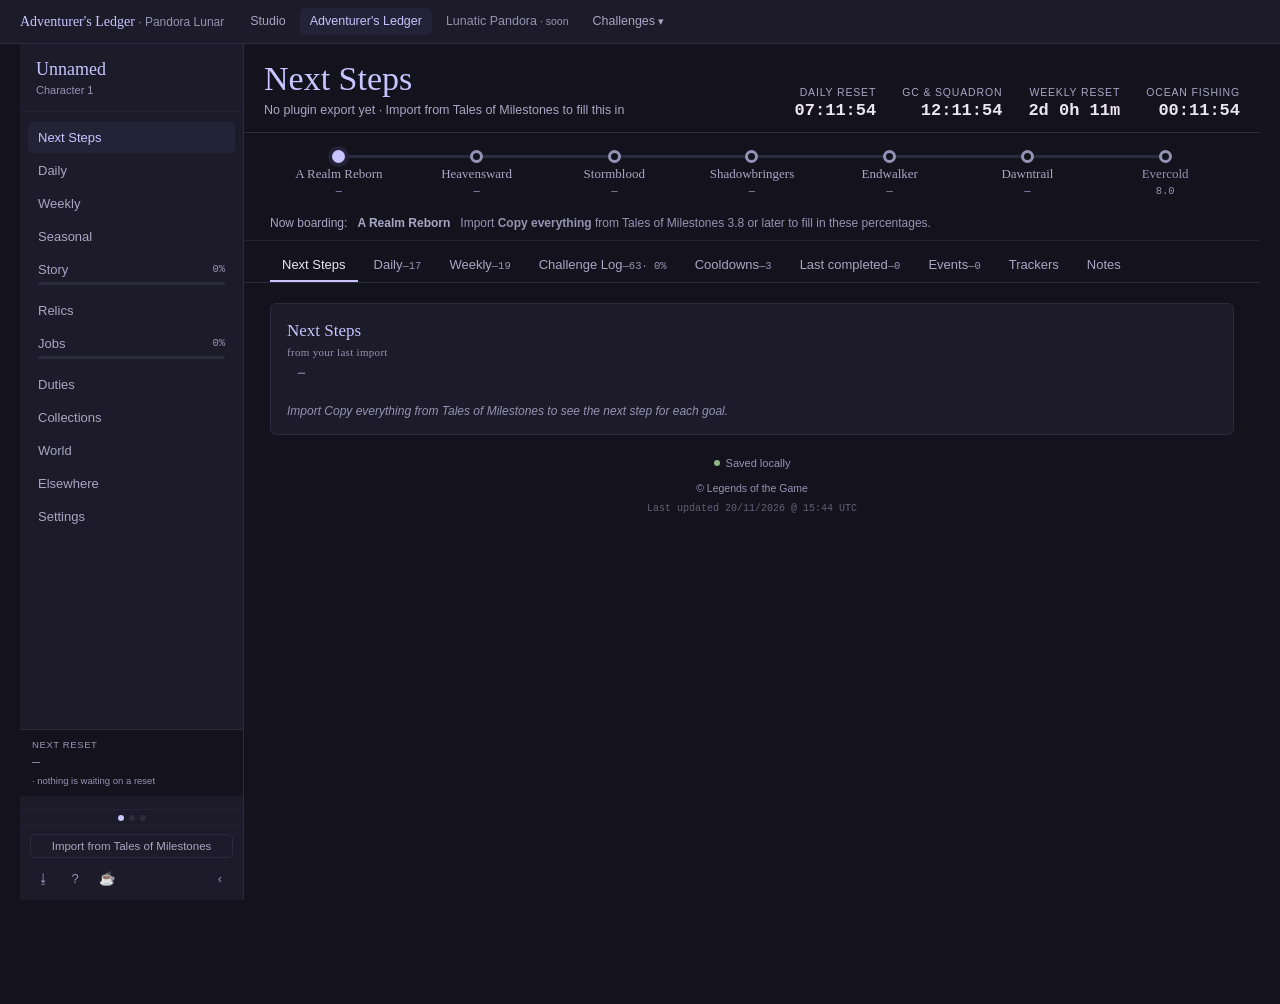
==== lunar/index.html @ 9d3a84e5 "Sync Apex and Lunar Game-Challenge-Tracker d796b21, pandora-lunar 64f17cf." ====
<!DOCTYPE html>
<html lang="en">
<head>
<meta charset="UTF-8">
<meta name="viewport" content="width=device-width, initial-scale=1, viewport-fit=cover">
<title>Adventurer's Ledger &mdash; Pandora Lunar</title>
<link rel="stylesheet" href="style.css">
</head>
<body>

<!-- ================= site bar =================
     The site's own places. Studio and the Ledger are live today; the two
     challenge pages are not built yet. The theme applies to every page. -->
<header class="sitebar">
  <button type="button" class="mobile-menu-toggle" id="mobile-menu-toggle"
    aria-label="Open navigation" aria-expanded="false" aria-controls="rail"
    onclick="toggleMobileRail()">&#9776;</button>
  <span class="domain"><b>Adventurer's Ledger</b> &middot; Pandora Lunar</span>
  <nav aria-label="Site">
    <a href="https://legendmemoria.org/" target="_blank" rel="noopener" title="legendmemoria.org">Studio</a><a href="./" class="on" title="This page">Adventurer's Ledger</a><span class="soon" title="Not built yet">Lunatic Pandora</span><details class="nav-menu" id="nav-challenges"><summary>Challenges</summary><div class="nav-pop"><a href="https://legendmemoria.org/apex/" title="Weekly challenges for Apex Legends">Apex Legends</a><a href="https://github.com/LegendsOfTheGame/Game-Challenge-Tracker/issues/new?title=Game%20request%3A%20" target="_blank" rel="noopener" title="Open a GitHub issue to ask for another game">Request another game</a></div></details>
  </nav>
</header>
<button type="button" class="rail-backdrop" id="rail-backdrop"
  aria-label="Close navigation" onclick="setMobileRailOpen(false)" hidden></button>

<div class="shell">

  <!-- ================= rail =================
       Navigation on the left, pinned. It never scrolls away, so every area
       is one click from anywhere on the page. -->
  <nav class="rail" id="rail">
    <div class="rail-scroll">
      <div class="switcher" id="switcher"></div>
      <div class="cap-note" id="cap-note" style="display:none">Up to 8 characters per browser. Need more? Use a second browser (e.g. Firefox alongside Edge) &mdash; each keeps its own separate storage.</div>
      <nav class="areas" id="rail-nav" aria-label="Areas"></nav>
    </div>

    <!-- The footer countdowns, the event slides and the dots: FootSlot in app.js. -->
    <div class="rail-foot">
      <div class="foot-app" id="foot-app"></div>

      <div class="rail-imports">
        <button type="button" onclick="toggleTmImportPanel()" title="Paste a Tales of Milestones export">Import from Tales of Milestones</button>
      </div>

      <div class="rail-icons">
        <button id="ico-tools" title="Backup and import" onclick="toggleTools()">&#11123;</button>
        <button id="instructions-toggle-btn" title="How this works" onclick="toggleInstructions()">?</button>
        <!-- A plain link, no Ko-fi widget script: the Ledger promises that data
             never leaves the browser, and a third-party script would break that. -->
        <a class="rail-kofi" href="https://ko-fi.com/legendsofthegame" target="_blank" rel="noopener" title="Support on Ko-fi">&#9749;</a>
        <button class="spacer" id="ico-collapse" title="Collapse the rail" onclick="toggleRail()">&lsaquo;</button>
      </div>
    </div>
  </nav>

  <!-- ================= pane ================= -->
  <main class="pane">
    <!-- Spotlight header (Layout D): the area's name, how old the data is, and the reset clocks. -->
    <header class="spot" id="spot"><div><h1 id="spot-title">Today</h1><div class="spot-tag" id="spot-tag"></div></div><div class="spot-clocks" id="spot-clocks"></div></header>
    <nav class="route" id="route" aria-label="Expansions"></nav>
    <div class="pane-top">
      <div class="frame-row" id="frame-row" role="tablist"></div>
    </div>

    <div class="pane-body">

      <div class="instructions-panel" id="instructions-panel" style="display:none">
        <h2>How this works</h2>
        <p>This tracker is self-serve. You add your own characters. The tracker saves your data in this browser, on this device. It sends nothing to a server. No other Free Company member can read it.</p>

        <h3>The rail</h3>
        <p>The rail is the column on the left. The active character is at the top of the rail. Below the character are seven areas: Daily, Story, Jobs, Duties, Collections, World and Elsewhere. Under Daily, the Weekly and Seasonal rows open those parts of the same area. A percentage counts only routines that you have ticked in the last 30 game days. A game day starts at the daily reset, 15:00 UTC.</p>
        <p>Click an area to open it. Each area has frames. The frame buttons are in the row at the top of the pane. Click a frame button to change what the pane shows.</p>
        <p>The bar below an area name shows a percentage. The bar shows only when the tracker has the data for it.</p>
        <p>The rail and the frame buttons stay on the screen. Only the pane scrolls.</p>

        <h3>The route line</h3>
        <p>The route line is above the frame buttons. It has one station for each expansion. The line after a station fills to the percentage of quests done in that expansion. The percentages are the same as the Overview tab in Tales of Milestones. The data comes from a Tales of Milestones import.</p>
        <p>A station is complete when your MSQ progress reaches the next expansion.</p>
        <p>Click a station to show that expansion only in Duties, Collections and World. Click the station again, or click <code>Show all expansions</code>, to show all expansions.</p>
        <p>Click <code>&lsaquo;</code> at the bottom of the rail to make the rail narrow. Click it again to make the rail wide.</p>

        <h3>Characters</h3>
        <p>Open the character list at the top of the rail. Select <code>+ Add a character</code>. Type a name. Then complete the parts that apply to you. No field is mandatory.</p>
        <p>To change character, select the character in the same list.</p>
        <p>Each browser holds a maximum of 8 characters. To track more than 8 characters, use a second browser. Each browser keeps its own storage. The two sets of data stay separate.</p>
        <p>To remove a character, select the character in the list. Then click <code>Remove character</code> at the top of the pane.</p>

        <h3>Backups</h3>
        <p>Click the backup icon at the bottom of the rail. The backup tools open at the top of the pane.</p>
        <p>Click <code>Download backup</code> to save a <code>.json</code> file with all of your data. Click <code>Restore from file</code> to load a backup file into the tracker. Use a backup to move to a new device, or to recover data.</p>
        <p><strong>WARNING:</strong> If you clear the site data of your browser, the browser erases your tracker. Make a backup first.</p>

        <h3>Routines</h3>
        <p>A routine is a task that repeats on a reset schedule. The tracker clears each routine at its reset time. All reset times are UTC.</p>
        <p>The Routines section has five frames. Daily and Weekly clear on the game's reset clock. Challenge Log holds the 13 challenge categories. Cooldowns holds the tasks that run from your own last click, not from a shared clock. Last completed lists when you last did each one.</p>
        <p>Click <code>+ Add routine</code> to add your own routine.</p>

        <h3>MSQ progress</h3>
        <p>The <code>requires</code> value hides a routine until you reach a point in the main scenario.</p>
        <p>Type your MSQ progress in the box next to your character's name. Use a patch number, for example <code>5.3</code>. If this box is empty, the tracker hides no routine.</p>
        <p>Each seeded routine has a <code>requires</code> value. The value comes from the main scenario quest that unlocks the content. It does not come from the patch that released the content. Example: Faux Hollows released in patch 5.3, but it needs the end of Shadowbringers. Therefore it reads <code>5.0</code>.</p>
        <p>You can change or clear any <code>requires</code> value. The tracker never overwrites your value.</p>
        <p>The note below each list gives the number of hidden routines. Click <code>Show them</code> to show all routines.</p>

        <h3>Import from Tales of Milestones</h3>
        <p>In Tales of Milestones, click <code>Copy everything</code>, or type <code>/tm full</code>. Click <code>Import from Tales of Milestones</code> at the bottom of the rail. Paste the export into the box. Make sure that the character is correct, then click <code>Apply merge</code>.</p>
        <p>The Tales of Milestones plugin sends what you unlocked, quest by quest. After an import, the tracker uses that data and ignores the patch number.</p>
        <p>This is more exact, and it applies in both directions. The end of Stormblood no longer shows Eureka content if you never entered Eureka.</p>
        <p>An import also hides a routine when you have not unlocked the job it needs. The Masked Carnivale needs Blue Mage. Grand Company turn-ins need a crafting job or a gathering job. This test uses the unlock only. A low level hides nothing.</p>

        <h3>Cosmic tools</h3>
        <p>The Cosmic section shows the research data for each crafting class and gathering class. The data comes from a Tales of Milestones import only. You cannot type it in.</p>
        <p>Tales of Milestones reads the data only when your character is in a Cosmic Exploration zone. The time at the top of the section is the time of that reading. It can be earlier than the export.</p>
        <p>For each class, the section shows the tool, its item level, and the next stage. For each data type, it shows the current data, the data that the next upgrade needs, and the shortfall. The data values are cumulative.</p>
        <p>Each stage has a storage limit for each data type. When the current data is at the limit, the game does not keep more data of that type until you upgrade the tool.</p>
        <p>A class with no research data does not appear in the export. The section lists these classes at the top.</p>
        <p>The Red Alerts frame is a reference table. For each zone and weather, it shows each variant, its two regions, and the critical mission for each class. Select a class to show only the variants that include that class.</p>
        <p>The Red Alerts frame shows all four zones. To show one zone only, click the frame button with the name of that zone: Sinus Ardorum, Phaenna, Oizys or Auxesia.</p>
        <p>The table does not show which Red Alert occurs next. Red Alerts have no fixed schedule, and each world and zone has its own.</p>

        <h3>Crafting solver</h3>
        <p>Jobs &rarr; Crafting solver finds a crafting rotation for one recipe and gives it as game macros. The solver is <a href="https://www.raphael-xiv.com/" target="_blank" rel="noopener">Raphael</a>. It runs in this browser and sends nothing to a server.</p>
        <p>Select the crafter. Search for the recipe, then click it. Type the Craftsmanship, Control and CP that the game shows without food or potion. The job level comes from the Jobs area. You can change it. Click <code>Solve</code>.</p>
        <p>A level 100 recipe can take 10 seconds or more. Click <code>Cancel</code> to stop the solver. Each macro has a maximum of 15 lines, so a long rotation gives two macros. Click <code>Copy</code> to copy a macro.</p>
        <p>This version does not use food, potions or HQ materials.</p>

        <h3>The Hunt</h3>
        <p>The Hunt issues six mark bills each day and six elite mark bills each week, one for each expansion.</p>
        <p>The tracker shows each set as one row with six ticks. A tick is grey when your MSQ progress does not reach that expansion.</p>
        <p>To show one row for each expansion instead, turn on <code>Give each expansion its own row</code> below the Hunt rows. This setting applies to Daily and Weekly together.</p>

        <h3>Job levels</h3>
        <p>The tracker hides a job at level 0. Most players use a few of the 34 jobs.</p>
        <p>The note below the list gives the number of hidden jobs. Click <code>Show them</code> to show all jobs. Use this when you unlock a new job and need a field to type in.</p>
        <p>A new character has every job at 0. The list therefore starts hidden.</p>

        <h3>Ocean Fishing</h3>
        <p>The Ocean Fishing panel is at the bottom of the rail. It is global. It shows the same time for every character.</p>
        <p>Registration opens for 15 minutes every 2 hours, at each even UTC hour.</p>

        <h3>Evercold</h3>
        <p>The panel at the bottom of the rail also counts down to the 8.0 expansion.</p>
        <p>The countdown ends at the public release on 23 February 2027. Square Enix confirmed this date. Early access starts on 19 February 2027, but the countdown does not use that date.</p>
        <p>Square Enix does not give a time for the public release. The countdown uses 12:00 UTC. This time is an estimate.</p>

        <h3>Themes</h3>
        <p>The tracker has three themes: Poetic, Midnight and Daylight. Select a theme in the list at the right of the bar at the top of the page. Each theme changes the colours and the corner shapes.</p>

        <h3>Events</h3>
        <p>Today &rarr; Events lists the events that are running and the events that the Lodestone has announced. The list comes from the same feed as Tales of Milestones&rsquo;s Active Events, and the Ledger checks the feed every 6 hours. The panel at the bottom of the rail shows one countdown for each running event. When an event ends, it goes off both lists.</p>

        <h3>Elsewhere</h3>
        <p>The Elsewhere area has links to other sites for work that the tracker does not do. Each link opens in a new tab.</p>
      </div>

      <div id="tools-panel" style="display:none">
        <div class="backup-bar" style="justify-content:flex-start;margin-top:0">
          <button class="edit-btn" onclick="exportData()">Download backup</button>
          <button class="edit-btn" onclick="document.getElementById('import-file').click()">Restore from file</button>
          <input type="file" id="import-file" accept="application/json,.json" style="display:none" onchange="importData(this)">
          <button class="edit-btn" onclick="toggleTmImportPanel()">Import from Tales of Milestones</button>
        </div>

      </div>

      <div id="pages"></div>

      <div class="save-note"><span class="dot"></span><span id="save-status">Saved locally</span></div>
      <div class="copyright">&copy; Legends of the Game</div>
      <div class="build-stamp">Last updated 20/11/2026 @ 15:44 UTC</div>

    </div>
  </main>

</div>

<!-- The Time Memoria import opens over the page, so the area on screen stays
     where it was. The ids are the same as the old inline panel. -->
<dialog class="tm-dlg" id="tm-import-panel" aria-labelledby="tm-dlg-title">
  <h2 id="tm-dlg-title">Import from Tales of Milestones</h2>
  <p class="hint">In the plugin, press <b>Copy everything</b> (or type <code>/tm full</code>), then paste here. This browser reads the export. Nothing goes to a server.</p>
  <textarea class="note-area" id="tm-import-text" placeholder="Paste here (Ctrl+V)" spellcheck="false" oninput="onTmPasteInput()"></textarea>
  <div class="tm-import-error" id="tm-import-error" role="status"></div>
  <div id="tm-import-summary"></div>
  <div class="tm-dlg-acts">
    <button type="button" class="edit-btn" onclick="tmPasteFromClipboard()">Paste from clipboard</button>
    <button type="button" class="edit-btn" onclick="toggleTmImportPanel()">Close</button>
  </div>
</dialog>

<script src="jobquest-items.js"></script>
<script src="tm-export-tables.js"></script>
<script src="https://legendsofthegame.github.io/pandora-lunar/collection-lists.js"></script>
<script src="collection-extra.js"></script>
<script src="relic-stages.js"></script>
<script src="https://legendsofthegame.github.io/pandora-lunar/events-feed.js"></script>
<script src="vendor/vue.global.prod.js"></script>
<script src="ocean.js"></script>
<script src="relic-unlocks.js"></script>
<script src="tribes.js"></script>
<script src="currents.js"></script>
<script src="quest-graph.js"></script>
<script src="duties.js"></script>
<script src="planner-vue.js"></script>
<script src="relics-vue.js"></script>
<script src="challenge-log.js"></script>
<script src="challenge-vue.js"></script>
<script src="craft-solver-vue.js"></script>
<script src="journey.js"></script>
<script src="share-client.js"></script>
<script src="app.js"></script>
</body>
</html>
---- lunar/style.css ----
:root{
  --ink:#12151d;
  --panel:#1a2029;
  --panel2:#20283382;
  --line:#2d3646;
  --line-soft:#232b38;
  --text:#e8e3d3;
  --text-dim:#8d94a3;
  --text-faint:#5c6474;
  --gold:#c9a668;
  --gold-dim:#8a7346;
  --teal:#4fb3a0;
  --teal-dim:#356e63;
  --rose:#c07a7a;
  --sage:#8fb583;
  --font-display:Georgia,'Times New Roman',serif;
  --font-body:-apple-system,BlinkMacSystemFont,'Segoe UI',sans-serif;
  --font-mono:ui-monospace,'SF Mono',Consolas,'Courier New',monospace;
}
*{box-sizing:border-box}
body{
  margin:0;
  background:var(--ink);
  color:var(--text);
  font-family:var(--font-body);
  padding:0 20px 60px;
  /* Layout D (Haven, 10 Nov 2026): drawn at 100%, as the redesign mockup is. The
     earlier zoom:1.3 (for 1080p monitors) is gone; a player who wants it bigger
     uses the browser's own zoom. Keep --zoom below equal to this. Base text is
     14px with 1.5 line height, also as in the mockup. */
  zoom:1;
  font-size:14px;line-height:1.5;
}
/* Wide enough to use a desktop monitor, capped so prose in the instructions and
   notes does not run to an unreadable line length. Grouping sections into tabs
   made the page shorter, which turned the old 920px cap from focus into
   obvious empty space either side. */
.wrap{max-width:1360px;margin:0 auto}
.ocean-bar{
  position:sticky;top:0;z-index:30;
  background:var(--panel);border:1px solid var(--line);border-radius:0 0 8px 8px;
  padding:9px 16px;margin:0 0 18px;
  display:flex;align-items:center;justify-content:center;gap:10px;flex-wrap:wrap;
  font-size:12.5px;box-shadow:0 4px 12px rgba(0,0,0,0.35);
}
.ocean-bar .oc-label{color:var(--text-faint);text-transform:uppercase;letter-spacing:0.6px;font-size:11px}
.ocean-bar .oc-time{font-family:var(--font-mono);font-size:14px;color:var(--text)}
.ocean-bar .oc-npc{color:var(--text-faint);font-size:11px}
.ocean-bar.registering{border-color:var(--sage)}
.ocean-bar.registering .oc-time{color:var(--sage)}
.ocean-bar.registering .oc-label{color:var(--sage)}
.oc-mute{background:transparent;border:none;color:var(--gold);cursor:pointer;font-size:13px;line-height:1;padding:0;margin-left:2px}
.oc-mute:hover{color:var(--text)}
.oc-mute.muted{color:var(--text-faint);opacity:0.55}
.oc-mute.muted:hover{color:var(--text-dim);opacity:1}
.masthead{
  text-align:center;
  margin-bottom:20px;
  padding:20px 0 20px;
  border-bottom:1px solid var(--line);
}
.masthead h1{
  font-family:var(--font-display);
  font-weight:400;
  font-size:30px;
  letter-spacing:0.5px;
  margin:0 0 4px;
  color:var(--gold);
}
.masthead p{
  margin:0;
  font-size:13px;
  color:var(--text-faint);
  letter-spacing:1.5px;
  text-transform:uppercase;
}
.masthead .fc-link{
  margin-top:10px;font-size:11px;color:var(--text-faint);text-transform:none;letter-spacing:0.3px;
}
.masthead .fc-link button{
  background:transparent;border:1px solid var(--line-soft);color:var(--text-dim);
  font-size:11px;padding:3px 10px;border-radius:4px;cursor:pointer;margin-left:6px;font-family:var(--font-body);
}
.masthead .fc-link button:hover{border-color:var(--gold);color:var(--text)}
.switcher{
  display:flex;
  gap:10px;
  margin-bottom:24px;
  flex-wrap:wrap;
}
.switch-btn{
  flex:1;min-width:150px;
  background:var(--panel);
  border:1px solid var(--line);
  border-radius:6px;
  padding:12px 14px;
  cursor:pointer;
  display:flex;
  align-items:center;
  gap:10px;
  transition:border-color .15s;
  position:relative;
}
.switch-btn:hover{border-color:var(--line-soft)}
.switch-btn.active{border-color:var(--accent,var(--gold))}
.seal{
  width:34px;height:34px;border-radius:50%;
  border:1.5px solid var(--accent,var(--gold));
  display:flex;align-items:center;justify-content:center;
  font-family:var(--font-display);font-size:15px;color:var(--accent,var(--gold));
  flex-shrink:0;
}
.switch-label{text-align:left;overflow:hidden}
.switch-label .name{font-family:var(--font-display);font-size:15px;display:block;color:var(--text);white-space:nowrap;overflow:hidden;text-overflow:ellipsis}
.switch-label .role{font-size:10px;color:var(--text-faint);text-transform:uppercase;letter-spacing:0.8px}
.add-char-btn{
  flex:1;min-width:150px;
  background:transparent;border:1px dashed var(--line);color:var(--text-dim);
  border-radius:6px;padding:12px 14px;cursor:pointer;font-size:13px;
  display:flex;align-items:center;justify-content:center;font-family:var(--font-body);
}
.add-char-btn:hover{border-color:var(--gold);color:var(--text)}
.add-char-btn:disabled{opacity:0.4;cursor:default}
.add-char-btn:disabled:hover{border-color:var(--line);color:var(--text-dim)}
.cap-note{font-size:11px;color:var(--text-faint);text-align:center;margin:-14px 0 20px}
.page{display:none}
.page.active{display:block}
.char-header{display:flex;align-items:center;justify-content:space-between;gap:12px;margin-bottom:16px;flex-wrap:wrap}
.char-name-group{display:flex;align-items:center;gap:12px}
.char-name-input{
  background:transparent;border:none;border-bottom:1px solid var(--line-soft);
  color:var(--accent,var(--gold));font-family:var(--font-display);font-size:22px;
  padding:2px 2px 4px;max-width:320px;
}
.char-name-input:focus{outline:none;border-color:var(--accent,var(--gold))}
.remove-char-btn{
  background:transparent;border:1px solid var(--line-soft);color:var(--text-faint);
  font-size:11px;padding:5px 12px;border-radius:4px;cursor:pointer;font-family:var(--font-body);
}
.remove-char-btn:hover{border-color:var(--rose);color:var(--rose)}
.server-picker{display:flex;align-items:center;gap:8px;flex-wrap:wrap;margin-bottom:16px}
.server-picker .sp-label{font-size:11px;color:var(--text-faint);text-transform:uppercase;letter-spacing:0.6px;margin-right:2px}
.server-picker select{
  background:var(--ink);border:1px solid var(--line-soft);color:var(--text);
  border-radius:4px;padding:5px 8px;font-family:var(--font-body);font-size:12.5px;max-width:170px;
}
.server-picker select:focus{outline:none;border-color:var(--accent,var(--gold))}
.server-picker select:disabled{color:var(--text-faint);cursor:not-allowed}
.server-picker .sp-sep{color:var(--text-faint);font-size:12px}
.section{
  background:var(--panel);
  border:1px solid var(--line);
  border-radius:8px;
  padding:20px 22px;
  margin-bottom:16px;
}
.section h2{
  font-family:var(--font-display);
  font-weight:400;
  font-size:17px;
  margin:0 0 16px;
  color:var(--accent,var(--gold));
  display:flex;
  align-items:center;
  justify-content:space-between;
}
.hint{font-size:11px;color:var(--text-faint);font-weight:400;letter-spacing:0.3px}
.hint a{color:inherit;text-decoration:underline dotted;text-underline-offset:2px}
.hint a:hover{color:var(--text-dim)}
.hint-group{display:flex;align-items:center;gap:10px}
/* Vue's mount point for the hint and its switch: keeps both as flex items of .hint-group. */
.plugin-mode{display:contents}
.edit-btn{
  background:transparent;border:1px solid var(--line-soft);color:var(--text-dim);
  font-size:10.5px;padding:3px 10px;border-radius:4px;cursor:pointer;
  letter-spacing:0.3px;text-transform:uppercase;font-family:var(--font-body);
}
.edit-btn:hover{border-color:var(--accent,var(--gold));color:var(--text)}
.edit-btn.active{border-color:var(--accent,var(--gold));color:var(--accent,var(--gold))}
.total-input{width:70px;text-align:right;display:inline-block}
.playtime-input{width:46px;text-align:right;display:inline-block}
.custom-list{display:flex;flex-direction:column;gap:12px}
.custom-item{border-bottom:1px solid var(--line-soft);padding-bottom:10px}
.custom-item:last-child{border-bottom:none;padding-bottom:0}
.custom-row{
  display:grid;grid-template-columns:1.5fr 0.7fr auto 0.7fr 0.55fr 28px;
  gap:8px;align-items:center;
}
.custom-row .slash{color:var(--text-faint);font-family:var(--font-mono);font-size:12px}
.custom-row .pct{font-family:var(--font-mono);font-size:12px;color:var(--text-dim);text-align:right}
.remove-btn{
  background:transparent;border:1px solid var(--line-soft);color:var(--text-faint);
  width:24px;height:24px;border-radius:4px;cursor:pointer;font-size:15px;line-height:1;
  padding:0;font-family:var(--font-body);
}
.remove-btn:hover{border-color:var(--rose);color:var(--rose)}
.add-btn{
  background:transparent;border:1px dashed var(--line);color:var(--text-dim);
  padding:9px 14px;border-radius:5px;cursor:pointer;font-size:12px;width:100%;
  margin-top:14px;font-family:var(--font-body);letter-spacing:0.3px;
}
.add-btn:hover{border-color:var(--accent,var(--gold));color:var(--text)}
.empty-hint{font-size:12px;color:var(--text-faint);font-style:italic}
.check-note{margin-top:14px;font-size:11.5px;font-family:var(--font-mono);line-height:1.5}
.check-note.ok{color:var(--text-faint)}
.check-note.warn{color:var(--rose)}
.backup-bar{display:flex;gap:8px;justify-content:center;margin-top:22px;flex-wrap:wrap}
.routine-list{display:flex;flex-direction:column}
.routine-section{margin-bottom:16px}
.routine-section:last-child{margin-bottom:0}
.routine-section .subhead{margin-bottom:6px}
.routine-subgroup{margin:0 0 10px 4px}
.routine-subgroup:last-child{margin-bottom:0}
.routine-subhead{font-size:11px;color:var(--text-faint);letter-spacing:0.3px;margin:0 0 4px;opacity:0.85}
.routine-item{
  display:grid;grid-template-columns:20px 1.3fr 1fr 56px 84px 28px 28px;
  gap:10px;align-items:center;padding:8px 0;border-bottom:1px solid var(--line-soft);
}
.routine-item:last-child{border-bottom:none}
.routine-item.done .routine-label{color:var(--text-faint);text-decoration:line-through}
.routine-optional{font-size:13px;color:var(--text-dim);font-style:italic}
.routine-item input[type=checkbox]{width:16px;height:16px;accent-color:var(--accent,var(--gold));cursor:pointer}
.routine-item select{
  width:100%;background:var(--ink);border:1px solid var(--line-soft);color:var(--text-dim);
  border-radius:4px;padding:5px 6px;font-family:var(--font-body);font-size:11.5px;
}
.routine-item select:focus{outline:none;border-color:var(--accent,var(--gold))}
.routine-req{width:100%;text-align:center;font-size:11.5px!important;padding:5px 4px!important}
.routine-due{font-family:var(--font-mono);font-size:11px;color:var(--text-faint);text-align:right;white-space:nowrap}
.patch-box{display:flex;align-items:center;gap:6px;font-size:11px;color:var(--text-faint);
  text-transform:uppercase;letter-spacing:0.5px}
.patch-input{
  width:58px!important;background:var(--ink);border:1px solid var(--line-soft);color:var(--text);
  border-radius:4px;padding:3px 6px;font-family:var(--font-mono);font-size:12px;text-align:center;
}
.patch-input:focus{outline:none;border-color:var(--accent,var(--gold))}
.gated-note{
  margin-top:12px;font-size:11.5px;color:var(--text-faint);
  display:flex;align-items:center;gap:8px;flex-wrap:wrap;
}
.link-btn{
  background:transparent;border:none;color:var(--text-dim);cursor:pointer;
  font-size:11.5px;text-decoration:underline;padding:0;font-family:var(--font-body);
}
.link-btn:hover{color:var(--text)}
.routine-item.gated{opacity:0.45}
.routine-item.user-hidden{opacity:0.45}
.hide-btn{
  background:transparent;border:1px solid var(--line-soft);color:var(--text-faint);
  width:24px;height:24px;border-radius:4px;cursor:pointer;font-size:12px;line-height:1;
  padding:0;font-family:var(--font-body);
}
.hide-btn:hover{border-color:var(--accent,var(--gold));color:var(--text)}
.hide-btn.is-hidden{border-color:var(--accent,var(--gold));color:var(--accent,var(--gold))}
.hidden-note{
  margin-top:8px;font-size:11.5px;color:var(--text-faint);
  display:flex;align-items:center;gap:8px;flex-wrap:wrap;
}
.dash-grid{
  display:grid;
  grid-template-columns:repeat(auto-fit,minmax(150px,1fr));
  gap:12px;
}
.metric{
  background:var(--ink);
  border:1px solid var(--line-soft);
  border-radius:6px;
  padding:12px 14px;
}
.metric .label{font-size:11px;color:var(--text-faint);text-transform:uppercase;letter-spacing:0.8px;margin-bottom:6px}
.metric .value{font-family:var(--font-mono);font-size:20px;color:var(--text)}
.metric .value small{font-size:12px;color:var(--text-dim);font-weight:400}
.bar-track{
  height:6px;background:var(--line-soft);border-radius:3px;margin-top:8px;overflow:hidden;
}
.bar-fill{height:100%;background:var(--accent,var(--gold));border-radius:3px;transition:width .3s}
.metric.done{border-color:var(--sage)}
.metric.done .value{color:var(--sage)}
table{width:100%;border-collapse:collapse;font-size:13px}
th{
  text-align:left;color:var(--text-faint);font-weight:400;font-size:11px;
  text-transform:uppercase;letter-spacing:0.5px;padding:6px 8px;border-bottom:1px solid var(--line);
}
td{padding:6px 8px;border-bottom:1px solid var(--line-soft)}
tr:last-child td{border-bottom:none}
input[type=number],input[type=text]{
  width:100%;background:var(--ink);border:1px solid var(--line-soft);
  color:var(--text);border-radius:4px;padding:6px 8px;font-family:var(--font-mono);
  font-size:13px;
}
input[type=number]:focus,input[type=text]:focus{outline:none;border-color:var(--accent,var(--gold))}
.cap{color:var(--text-faint);font-family:var(--font-mono);font-size:12px;white-space:nowrap}
.job-cell{display:flex;align-items:center;gap:8px}
.job-name{width:100%}
.at-cap{color:var(--sage);font-size:11px;white-space:nowrap}
/* Age of a collectable count read from the plugin. Deliberately quiet: it qualifies
   the number beside it rather than competing with it. */
.asof{color:var(--text-faint);font-size:10.5px;white-space:nowrap;font-family:var(--font-mono)}
.trade-pct{font-family:var(--font-mono);font-size:11.5px;white-space:nowrap;margin-left:auto;padding-right:10px}
.trade-overall{border-top:1px solid var(--line-soft);margin-top:6px;padding-top:8px;font-weight:600}
.trade-overall .trade-pct{font-size:13px;color:var(--accent,var(--gold))}
.next-up{font-size:10px;white-space:nowrap;padding:2px 7px;border-radius:9px;border:1px solid currentColor;letter-spacing:0.3px;color:var(--accent,var(--gold))}
.jq-toggle{
  background:transparent;border:1px solid var(--line-soft);border-radius:4px;cursor:pointer;
  font-size:10.5px;padding:3px 8px;font-family:var(--font-mono);white-space:nowrap;
}
.jq-toggle.warn{border-color:var(--rose);color:var(--rose)}
.jq-toggle.ok{border-color:var(--sage);color:var(--sage)}
.jq-toggle.neutral{border-color:var(--line-soft);color:var(--text-faint)}
.jq-panel-row td{padding:0;border-bottom:1px solid var(--line-soft)}
.jq-panel{background:var(--ink);padding:10px 14px;display:flex;flex-direction:column;gap:2px}
.jq-item{display:flex;align-items:center;gap:10px;padding:4px 0;font-size:12px}
.jq-item input[type=checkbox]{width:14px;height:14px;accent-color:var(--sage);cursor:pointer;flex-shrink:0}
.jq-item .jq-level{color:var(--text-faint);font-family:var(--font-mono);font-size:11px;width:38px;flex-shrink:0}
.jq-item .jq-name{color:var(--text-dim)}
.jq-item.missed .jq-name{color:var(--rose)}
.jq-item.missed .jq-level{color:var(--rose)}
.jq-item.future{opacity:0.4}
.jq-item .jq-flag{font-size:10px;color:var(--rose);text-transform:uppercase;letter-spacing:0.4px;margin-left:auto}
.jq-item .jq-shared-tag{font-size:9px;color:var(--text-faint);border:1px solid var(--line-soft);border-radius:8px;padding:1px 6px;text-transform:uppercase;letter-spacing:0.3px}
.jq-item.missed .jq-shared-tag{border-color:var(--rose);color:var(--rose)}
.role-tag{font-size:10px;text-transform:uppercase;letter-spacing:0.5px;color:var(--text-faint);width:70px;flex-shrink:0}
.quest-grid{display:grid;grid-template-columns:1.4fr 0.9fr 0.7fr 0.8fr;gap:8px;align-items:center;font-size:13px}
.quest-grid .h{color:var(--text-faint);font-size:11px;text-transform:uppercase;letter-spacing:0.5px;padding-bottom:6px;border-bottom:1px solid var(--line)}
.quest-grid > div{padding:5px 0}
.check-row{display:flex;align-items:center;justify-content:space-between;padding:8px 0;border-bottom:1px solid var(--line-soft)}
.check-row:last-child{border-bottom:none}
.check-row label{display:flex;align-items:center;gap:10px;font-size:13px;cursor:pointer;width:100%}
.check-row input[type=checkbox]{width:16px;height:16px;accent-color:var(--accent,var(--gold))}
.check-row .qname{color:var(--text-dim);font-size:12px}
.stamp{
  font-size:10px;padding:2px 8px;border-radius:10px;letter-spacing:0.5px;text-transform:uppercase;
  border:1px solid var(--sage);color:var(--sage);
}
.stamp.pending{border-color:var(--text-faint);color:var(--text-faint)}
.note-area{
  width:100%;min-height:70px;background:var(--ink);border:1px solid var(--line-soft);
  border-left:2px solid var(--accent,var(--gold));border-radius:0 4px 4px 0;
  padding:10px 14px;font-size:12.5px;color:var(--text-dim);line-height:1.6;
  font-family:var(--font-body);resize:vertical;
}
.note-area:focus{outline:none;border-color:var(--accent,var(--gold))}
.two-col{display:grid;grid-template-columns:1fr 1fr;gap:20px}
.subhead{font-size:12px;text-transform:uppercase;letter-spacing:0.6px;color:var(--text-faint);margin:0 0 10px}
/* Only for headings that carry a control. A bare .link-btn against an uppercase heading
   disappears into it — same size, same weight, no gap — so the switch needs a border, a
   shape and space of its own before it reads as something you can press. Opt-in modifier,
   because .subhead is used all over (societies, job groups) and none of those want flex. */
.subhead.with-toggle{display:flex;align-items:center;gap:10px}
.section-toggle{
  margin-left:auto;background:transparent;border:1px solid var(--line-soft);
  color:var(--text-dim);cursor:pointer;font-size:11px;letter-spacing:0.4px;
  padding:3px 11px;border-radius:999px;font-family:var(--font-body);text-transform:none;
}
.section-toggle:hover{border-color:var(--accent,var(--gold));color:var(--text)}
.section-toggle.is-off{color:var(--text-faint);border-style:dashed}
.society-group{margin-bottom:18px}
.society-group:last-child{margin-bottom:0}
/* Three short columns do not need a 1360px row. Left to fill the container the
   name ends up an inch from its own numbers, and the eye has to travel to pair
   them up — the failure the wide layout was supposed to avoid, not cause. */
/* Expansions side by side once there is room for two, since the rows are capped
   and would otherwise leave half the section empty. Six expansions stacked in one
   column is a lot of scrolling for a page whose point is seeing things at once. */
@media (min-width:1100px){
  .society-columns{display:grid;grid-template-columns:1fr 1fr;gap:0 32px;align-items:start}

  /* Two columns fill left-to-right, so items 1 and 2 are the top row and want no
     rule above them. Everything from the third on begins a new row and does.
     Adjacency would be wrong here — it would draw a line above whatever sits at
     the top of the second column. */
  .society-columns .society-exp + .society-exp{border-top:none;margin-top:0;padding-top:0}
  .society-columns .society-exp:nth-child(n+3){
    border-top:1px solid var(--accent,var(--gold));
    margin-top:20px;padding-top:16px;
  }
}
.society-exp{break-inside:avoid}

/* Combat jobs by role, laid out the way the game's own job panel is. Same rules
   as the societies above: blocks side by side once there is room, a rule between
   rows rather than between columns. */
@media (min-width:1100px){
  .job-columns{display:grid;grid-template-columns:1fr 1fr;gap:0 32px;align-items:start}
  .job-columns .job-role + .job-role{border-top:none;margin-top:0;padding-top:0}
  .job-columns .job-role:nth-child(n+3){
    border-top:1px solid var(--accent,var(--gold));
    margin-top:20px;padding-top:16px;
  }
}
.job-role + .job-role{
  border-top:1px solid var(--accent,var(--gold));
  margin-top:20px;padding-top:16px;
}
.job-columns{margin-bottom:20px}

/* Stacked in one column, every block after the first starts a new section. */
.society-exp + .society-exp{
  border-top:1px solid var(--accent,var(--gold));
  margin-top:20px;padding-top:16px;
}
.society-group{max-width:660px}
.society-item{
  display:grid;grid-template-columns:1fr 150px 64px 56px;gap:10px;align-items:center;
  padding:6px 8px;font-size:13px;border-radius:3px;
}
/* Striping rather than rules between rows: with the row this short, alternating
   bands tie a name to its numbers better than a line underneath both. */
.society-item:nth-child(even){background:var(--panel2)}
.society-name{color:var(--text-dim)}
.society-item select{
  background:var(--ink);border:1px solid var(--line-soft);color:var(--text);
  border-radius:4px;padding:5px 6px;font-family:var(--font-body);font-size:12px;
}
.society-item select:focus{outline:none;border-color:var(--accent,var(--gold))}
.society-quota{color:var(--text-faint);font-family:var(--font-mono);font-size:12px}
/* Read-only equivalents of the rank select and points input, for characters whose
   figures come from the plugin. Sized and aligned to match so switching between the
   two modes does not shift the row. */
.society-rank{color:var(--text);font-size:12px}
.society-points{color:var(--text);font-family:var(--font-mono);font-size:12px;text-align:right}
.society-capped{
  grid-column:3 / span 2;color:var(--text-faint);font-size:11px;font-style:italic;
}
@media (max-width:600px){
  .society-item{grid-template-columns:1fr 130px 50px 44px;gap:6px;font-size:12px}
}

/* ---------- elite marks ---------- */
/* Same two-up rule as societies and jobs above: blocks side by side once there is
   room, a rule between rows rather than between columns. */
@media (min-width:1100px){
  .hunt-columns{display:grid;grid-template-columns:1fr 1fr;gap:0 32px;align-items:start}
  .hunt-columns .hunt-exp + .hunt-exp{border-top:none;margin-top:0;padding-top:0}
  .hunt-columns .hunt-exp:nth-child(n+3){
    border-top:1px solid var(--accent,var(--gold));
    margin-top:20px;padding-top:16px;
  }
}
.hunt-exp{break-inside:avoid}

/* ---------- cosmic tools ---------- */
/* One block per class. Same two-up rule as the sections above. */
@media (min-width:1100px){
  .cosmic-columns{display:grid;grid-template-columns:1fr 1fr;gap:0 32px;align-items:start}
  .cosmic-columns .cosmic-class + .cosmic-class{border-top:none;margin-top:0;padding-top:0}
  .cosmic-columns .cosmic-class:nth-child(n+3){
    border-top:1px solid var(--accent,var(--gold));
    margin-top:20px;padding-top:16px;
  }
}
.cosmic-columns{margin-top:14px}
.cosmic-class{break-inside:avoid}
.cosmic-class + .cosmic-class{
  border-top:1px solid var(--accent,var(--gold));
  margin-top:20px;padding-top:16px;
}
.cosmic-stage{font-size:14px;color:var(--text);margin-bottom:2px}
.cosmic-next{font-size:12px;margin-bottom:10px}
.cosmic-class .faint{color:var(--text-faint);font-size:12px}
.cosmic-grid{max-width:660px}
.cosmic-row{
  display:grid;grid-template-columns:70px repeat(4,1fr);gap:10px;align-items:center;
  padding:5px 8px;font-size:13px;border-radius:3px;
}
.cosmic-row:nth-child(even){background:var(--panel2)}
.cosmic-row.head{
  font-size:11px;text-transform:uppercase;letter-spacing:0.5px;color:var(--text-faint);
  background:none;
}
.cosmic-row.head span:not(:first-child){text-align:right}
.cosmic-type{color:var(--text-dim)}
.cosmic-num{font-family:var(--font-mono);font-size:12px;text-align:right;color:var(--text)}
.cosmic-num.faint{color:var(--text-faint)}
/* At the storage limit. Marked by colour on the current figure only; the note under
   the table says what it means. */
.cosmic-row.full .cosmic-num:nth-child(2){color:var(--gold)}
.cosmic-note{margin-top:8px;font-size:12px;color:var(--text-dim);max-width:660px}
@media (max-width:600px){
  .cosmic-row{grid-template-columns:52px repeat(4,1fr);gap:6px;font-size:12px}
}

/* ---------- red alerts ---------- */
.ra-intro{font-size:12.5px;color:var(--text-dim);max-width:760px;line-height:1.5;margin:0 0 12px}
.ra-pick{font-size:12px;color:var(--text-faint);display:inline-flex;align-items:center;gap:8px}
.ra-pick select{
  background:var(--ink);border:1px solid var(--line-soft);color:var(--text);
  border-radius:4px;padding:5px 6px;font-family:var(--font-body);font-size:12px;
}
.ra-pick select:focus{outline:none;border-color:var(--accent,var(--gold))}
/* Zones two-up on a wide screen, same rule as the other sections. */
@media (min-width:1100px){
  .ra-columns{display:grid;grid-template-columns:1fr 1fr;gap:0 32px;align-items:start}
  .ra-columns .ra-zone + .ra-zone{border-top:none;margin-top:0;padding-top:0}
  .ra-columns .ra-zone:nth-child(n+3){
    border-top:1px solid var(--accent,var(--gold));
    margin-top:20px;padding-top:16px;
  }
}
.ra-columns{margin-top:14px}
.ra-zone{break-inside:avoid}
.ra-zone + .ra-zone{
  border-top:1px solid var(--accent,var(--gold));
  margin-top:20px;padding-top:16px;
}
.ra-weather + .ra-weather{margin-top:14px}
/* One zone's own frame: only one zone is on, so it takes the full width and its
   weathers go two-up instead. Detected from the frame classes rather than passed in,
   because changing frame only toggles classes and re-renders nothing. */
.ra-columns:not(:has(> .ra-zone.frame-on + .ra-zone.frame-on)){display:block}
.ra-columns:not(:has(> .ra-zone.frame-on + .ra-zone.frame-on)) > .ra-zone{border-top:none;margin-top:0;padding-top:0}
@media (min-width:1100px){
  .ra-columns:not(:has(> .ra-zone.frame-on + .ra-zone.frame-on)) .ra-weathers{
    display:grid;grid-template-columns:1fr 1fr;gap:0 32px;align-items:start;
  }
  .ra-columns:not(:has(> .ra-zone.frame-on + .ra-zone.frame-on)) .ra-weather + .ra-weather{margin-top:0}
  .ra-columns:not(:has(> .ra-zone.frame-on + .ra-zone.frame-on)) .ra-weather:nth-child(n+3){margin-top:14px}
}
.ra-zone-sum{margin:0 0 10px}
.ra-wname{font-size:14px;color:var(--text);margin-bottom:6px}
.ra-variant{margin:0 0 8px 0}
/* Not uppercased: that turns α and β into Α and Β, which read as Latin A and B. */
.ra-vlabel{font-size:12px;color:var(--text-faint);margin-bottom:4px}
/* Side by side only while each region has room for a mission name on one line. */
.ra-regions{display:grid;grid-template-columns:repeat(auto-fit,minmax(250px,1fr));gap:10px}
.ra-region{background:var(--panel2);border-radius:3px;padding:6px 8px}
.ra-where{font-size:12px;color:var(--text-dim);margin-bottom:4px}
.ra-where .faint{color:var(--text-faint);font-family:var(--font-mono);font-size:11px}
.ra-mission{display:grid;grid-template-columns:96px 1fr;gap:8px;font-size:12px;padding:1px 0}
.ra-cls{color:var(--text-faint)}
.ra-name{color:var(--text)}
.ra-mission.pick .ra-cls,.ra-mission.pick .ra-name{color:var(--gold)}
.ra-mission.other{opacity:0.55}
.ra-lock{font-size:11.5px;color:var(--text-faint);font-style:italic;margin-top:4px}
.hunt-exp + .hunt-exp{
  border-top:1px solid var(--accent,var(--gold));
  margin-top:20px;padding-top:16px;
}
.hunt-rankgroup{margin-bottom:14px}
/* The game's count for the group, from the plugin export. Plain text: a difference is
   information, not an error. */
.hunt-game{font-size:11.5px;color:var(--text-dim);padding:0 8px 6px}
.hunt-rankgroup:last-child{margin-bottom:0}
.hunt-rankhead{
  display:flex;align-items:center;gap:9px;
  padding:0 8px 5px;margin-bottom:4px;
  border-bottom:1px solid var(--line-soft);
}
/* The rank is the one thing on this tab worth colouring: it is what makes a tick mean
   something. Gold for the 84-hour respawn, teal for the 4-hour one. */
.rank-pill{
  font-family:var(--font-mono);font-size:10.5px;line-height:1;
  border:1px solid currentColor;border-radius:9px;padding:3px 7px;
}
.rank-s{color:var(--gold)}
.rank-a{color:var(--teal)}
/* Achievement name above, region beneath. The region is the half a reader can act on,
   so it is not hidden in a tooltip — but the achievement name leads, because matching
   this block to the bar in the game window is what the header is for. */
.hunt-rankname{font-size:11.5px;color:var(--text-dim);display:flex;flex-direction:column;gap:1px;min-width:0}
.hunt-rankwhere{font-size:10px;color:var(--text-faint);letter-spacing:0.3px}
.hunt-rankcount{
  margin-left:auto;font-family:var(--font-mono);font-size:11.5px;
  color:var(--text-faint);font-variant-numeric:tabular-nums;
}
.hunt-rankcount b{color:var(--text);font-weight:400}
.hunt-rankgroup.is-collapsed .hunt-list{display:none}
.hunt-item{
  display:grid;grid-template-columns:16px 1fr auto;gap:10px;align-items:baseline;
  padding:5px 8px;border-radius:3px;font-size:13px;cursor:pointer;
}
.hunt-item:nth-child(even){background:var(--panel2)}
.hunt-item input[type=checkbox]{
  width:15px;height:15px;accent-color:var(--accent,var(--gold));
  cursor:pointer;align-self:center;
}
.hunt-text{display:flex;flex-direction:column;gap:2px;min-width:0}
.hunt-name{color:var(--text-dim)}
.hunt-item.done .hunt-name{color:var(--text)}
/* Spawn conditions are static game data, and the reason an S-rank list is worth reading
   even when nothing in it is ticked yet. */
.hunt-trigger{font-size:10.5px;color:var(--text-faint);line-height:1.4}
.hunt-zone{
  font-size:10.5px;color:var(--text-faint);font-family:var(--font-mono);
  white-space:nowrap;text-align:right;
}
@media (max-width:600px){
  .hunt-item{grid-template-columns:16px 1fr;gap:8px}
  .hunt-zone{grid-column:2;text-align:left}
}
.save-note{
  text-align:center;font-size:11px;color:var(--text-faint);margin-top:20px;
  display:flex;align-items:center;justify-content:center;gap:6px;
}
.dot{width:6px;height:6px;border-radius:50%;background:var(--sage)}
.copyright{text-align:center;font-size:10.5px;color:var(--text-faint);margin-top:10px}
.build-stamp{text-align:center;font-size:10px;color:var(--text-faint);opacity:0.6;margin-top:4px;font-family:var(--font-mono)}
.sec-toggle{
  background:transparent;border:none;color:var(--text-faint);cursor:pointer;
  font-size:15px;line-height:1;padding:0 0 0 10px;font-family:var(--font-body);
}
.sec-toggle:hover{color:var(--text)}
.section.collapsed .sec-body{display:none}
.instructions-panel{
  background:var(--panel);border:1px solid var(--line);border-radius:8px;
  padding:20px 22px;margin-bottom:20px;font-size:13px;line-height:1.7;color:var(--text-dim);
}
.instructions-panel h2{font-family:var(--font-display);font-weight:400;color:var(--gold);margin-top:0}
.instructions-panel h3{font-size:13px;color:var(--text);margin:16px 0 4px;text-transform:uppercase;letter-spacing:0.4px}
.instructions-panel p{margin:4px 0}
.instructions-panel code{background:var(--ink);padding:1px 5px;border-radius:3px;font-family:var(--font-mono);font-size:12px}
.tm-import-panel{
  background:var(--panel);border:1px solid var(--line);border-radius:8px;
  padding:20px 22px;margin:16px 0;font-size:13px;line-height:1.6;color:var(--text-dim);
}
.tm-import-panel h2{font-family:var(--font-display);font-weight:400;color:var(--gold);margin:0 0 4px;display:flex;justify-content:space-between;align-items:center}
.tm-import-meta{font-family:var(--font-mono);font-size:11px;color:var(--text-faint);margin:8px 0}
.tm-import-select{
  width:100%;background:var(--ink);border:1px solid var(--line-soft);color:var(--text);
  border-radius:4px;padding:8px;font-family:var(--font-body);font-size:13px;margin:10px 0;
}
.tm-import-select:focus{outline:none;border-color:var(--accent,var(--gold))}
.tm-import-error{color:var(--rose);font-size:12px}
.tm-diff-row{display:flex;justify-content:space-between;gap:10px;padding:4px 0;border-bottom:1px solid var(--line-soft);font-size:12px}
.tm-diff-row:last-child{border-bottom:none}
.tm-diff-label{color:var(--text-faint)}
.tm-diff-change{font-family:var(--font-mono);color:var(--text);white-space:nowrap}
.tm-diff-arrow{color:var(--text-faint);margin:0 4px}
.tm-import-apply-btn{margin-top:12px}
.tm-import-apply-btn:disabled{opacity:0.4;cursor:default}
@media (max-width:600px){
  .two-col{grid-template-columns:1fr}
  .quest-grid{grid-template-columns:1.2fr 0.8fr 0.6fr 0.7fr;font-size:12px}
  .routine-item{grid-template-columns:18px 1fr 50px 76px 24px 24px;gap:6px}
  .routine-item select{grid-column:2 / span 5}
}

/* ---------- section tabs ---------- */
/* Grouping rather than a single long scroll. The character header stays above
   these: it is who you are looking at, not one of the things you look at. */
.tabbar{
  display:flex;
  gap:4px;
  margin:0 0 18px;
  flex-wrap:wrap;
  border-bottom:1px solid var(--line);
  padding-bottom:0;
}
.tab-btn{
  background:transparent;
  border:1px solid transparent;
  border-bottom:none;
  border-radius:6px 6px 0 0;
  color:var(--text-dim);
  font-family:var(--font-display);
  font-size:14px;
  letter-spacing:0.3px;
  padding:9px 16px;
  cursor:pointer;
  position:relative;
  top:1px;
  transition:color .15s,background .15s;
}
.tab-btn:hover{color:var(--text)}
.tab-btn.active{
  background:var(--panel);
  border-color:var(--line);
  color:var(--gold);
}
/* Sits over the bar's own border so the active tab reads as joined to its panel. */
.tab-btn.active::after{
  content:'';
  position:absolute;
  left:0;right:0;bottom:-1px;
  height:1px;
  background:var(--panel);
}
.tab-panel{display:none}
.tab-panel.active{display:block}

@media (max-width:600px){
  .tabbar{gap:2px}
  .tab-btn{padding:8px 11px;font-size:13px}
}

/* ---------- wide-screen ---------- */
/* At 1360px prose would run to an uncomfortable line length, so the passages
   meant to be read keep their own limit while grids and tables use the width. */
.instructions-panel p,
.instructions-panel h3{max-width:80ch}
.note-area{max-width:100ch}

/* Jobs and societies have plenty of short rows, so the width is better spent
   on more columns than on longer ones. */
@media (min-width:1100px){
  .two-col{grid-template-columns:1fr 1fr 1fr}
}

/* ---------- themes ---------- */
/* Midnight mirrors the plugin's Classic (ImGui) window. That window is almost entirely
   white-on-black with crimson reserved for the selected tab, so the palette is
   deliberately monochrome — spending the red anywhere else would lose the one
   thing that identifies the look. */
:root[data-theme="midnight"]{
  --ink:#0b0b0d;
  --panel:#16161a;
  --panel2:#1c1c2182;
  --line:#33333a;
  --line-soft:#232329;
  --text:#ececef;
  --text-dim:#9c9ca4;
  --text-faint:#6b6b74;
  --accent:#a83232;
  --gold:#a83232;
  --gold-dim:#6e2222;
  --teal:#5a86ad;
  --teal-dim:#3a5670;
  --rose:#b5555a;
  --sage:#6f9e6a;
  /* ImGui draws no serif anywhere. */
  --font-display:-apple-system,BlinkMacSystemFont,'Segoe UI',sans-serif;
}
/* Headings stay neutral: in the plugin the only coloured element is the active
   tab, and colouring every section header would read as a different program. */
:root[data-theme="midnight"] .section h2,
:root[data-theme="midnight"] .instructions-panel h2,
:root[data-theme="midnight"] .masthead h1{color:var(--text)}
/* ImGui rounds corners barely, and packs rows tighter than a web layout would. */
:root[data-theme="midnight"] .section,
:root[data-theme="midnight"] .instructions-panel,
:root[data-theme="midnight"] .tm-import-panel{border-radius:3px;padding:16px 18px}
:root[data-theme="midnight"] .metric{border-radius:3px}
:root[data-theme="midnight"] .ocean-bar{border-radius:0 0 3px 3px}
:root[data-theme="midnight"] .tab-btn{border-radius:3px 3px 0 0}
/* The selected tab is a filled crimson block, not an underline. */
:root[data-theme="midnight"] .tab-btn.active{
  background:var(--accent);
  border-color:var(--accent);
  color:#fff;
}
:root[data-theme="midnight"] .tab-btn.active::after{background:var(--accent)}

/* Daylight mirrors the plugin's Native (KamiToolKit) window: mid slate grey-blue
   with white text, warm tan on the selected row, gold on section headers and
   green on anything finished. It is lighter than the other two themes without
   being a true light mode — the game keeps its text white, and inverting to dark
   text would stop it reading as the game's window. */
:root[data-theme="daylight"]{
  color-scheme:dark;
  --ink:#4b5157;
  --panel:#5c626a;
  --panel2:#545a6182;
  --line:#3f454c;
  --line-soft:#525860;
  --text:#f3f5f6;
  --text-dim:#d0d5d9;
  --text-faint:#a8aeb4;
  --gold:#dcc084;
  --gold-dim:#a28a58;
  --teal:#7ab8c7;
  --teal-dim:#4d7f8c;
  --rose:#d99292;
  --sage:#8ed08e;
}
/* The game rounds its panels and tabs far more generously than either the site
   or ImGui does, and that shape is most of what identifies the window. */
:root[data-theme="daylight"] .section,
:root[data-theme="daylight"] .instructions-panel,
:root[data-theme="daylight"] .tm-import-panel{border-radius:7px}
:root[data-theme="daylight"] .metric{border-radius:6px}
:root[data-theme="daylight"] .ocean-bar{border-radius:0 0 7px 7px}
:root[data-theme="daylight"] .tab-btn{border-radius:9px 9px 0 0}
/* Selected rows in the native list are a filled warm tan, not an outline. */
:root[data-theme="daylight"] .tab-btn.active{
  background:var(--gold-dim);
  border-color:var(--gold-dim);
  color:#fff;
}
:root[data-theme="daylight"] .tab-btn.active::after{background:var(--gold-dim)}

/* Theme switcher */
.theme-switch{display:inline-flex;gap:4px;margin-left:10px;vertical-align:middle}
.theme-switch button{
  background:transparent;border:1px solid var(--line);color:var(--text-faint);
  font-family:var(--font-body);font-size:11px;letter-spacing:0.5px;
  text-transform:uppercase;padding:4px 10px;border-radius:4px;cursor:pointer;
}
.theme-switch button:hover{color:var(--text)}
.theme-switch button.active{border-color:var(--accent,var(--gold));color:var(--accent,var(--gold))}

/* ==========================================================================
   Rail layout
   --------------------------------------------------------------------------
   The page used to stack every section down one column under a tab bar.
   Reaching a routine meant scrolling past everything above it, and changing
   tab meant scrolling back up. The rail holds navigation on the left where it
   never moves, a row of frame buttons sits at the top of the pane, and only
   the pane scrolls.

   Nothing leaves the DOM. Every character page and every tab panel is still
   drawn exactly as before, because renderChar() writes into elements by id
   and collectCharInputs() reads them back. The rail and the frame row change
   what is displayed, never what exists.
   ========================================================================== */

/* :root carries zoom:1.3. A vh resolves against the unzoomed viewport and is
   then scaled up, so a plain 100vh makes the rail 1.3 screens tall and pushes
   the pinned footer off the bottom. Keep --zoom equal to that zoom. */
:root{--zoom:1}

.shell{display:flex;align-items:flex-start;min-height:calc(100vh / var(--zoom))}

.rail{
  position:sticky;top:0;width:224px;flex:0 0 224px;height:calc(100vh / var(--zoom));
  background:var(--panel);border-right:1px solid var(--line);
  padding:14px 0 0;display:flex;flex-direction:column;
  transition:width .12s,flex-basis .12s;z-index:40;
}
.rail-scroll{flex:1 1 auto;overflow-y:auto;min-height:0}
.rail-brand{padding:0 16px 13px;border-bottom:1px solid var(--line-soft);margin-bottom:8px}
.rail-brand h1{font-family:var(--font-display);font-size:15px;margin:0;color:var(--gold);letter-spacing:.3px}
.rail-brand p{margin:3px 0 0;font-size:10px;color:var(--text-faint);text-transform:uppercase;letter-spacing:.7px}

.rail-group{padding:11px 16px 4px;font-size:9.5px;text-transform:uppercase;letter-spacing:.9px;color:var(--text-faint)}
.rail-item{
  display:flex;align-items:center;gap:9px;padding:8px 16px;font-size:12.5px;
  color:var(--text-dim);cursor:pointer;border-left:2px solid transparent;
}
.rail-item:hover{background:var(--line-soft);color:var(--text)}
.rail-item.active{background:var(--ink);color:var(--text);border-left-color:var(--accent,var(--gold))}
.rail-item .ico{width:15px;text-align:center;flex:0 0 15px;opacity:.75}
.rail-item .n{margin-left:auto;font-family:var(--font-mono);font-size:10.5px;color:var(--text-faint)}

/* The character switcher keeps its own markup and handler. Only the size
   changes, because a 224px rail cannot hold the wide seal buttons. */
.rail .switcher{padding:6px 10px 10px;border-bottom:1px solid var(--line-soft);margin:0 0 6px;display:block}
.rail .switch-btn{width:100%;margin:0 0 4px;padding:6px 8px;gap:8px}
.rail .switch-btn .seal{width:22px;height:22px;font-size:11px;flex:0 0 22px}
.rail .switch-btn .name{font-size:12px}
.rail .switch-btn .role{font-size:9.5px}
.rail .add-char-btn{width:100%;padding:5px;font-size:11px;margin:2px 0 0}
.rail .cap-note{padding:0 10px 8px;font-size:10px}

/* ---- pane ---- */
.pane{flex:1;min-width:0;padding:0 0 80px}
.pane-top{
  position:sticky;top:0;z-index:20;background:var(--ink);
  border-bottom:1px solid var(--line);padding:12px 26px 0;
}
.frame-row{display:flex;gap:4px;flex-wrap:wrap}
.frame-row:empty{display:none}
.pane-body{padding:20px 26px 0;max-width:1500px}

/* The character line pins directly below the frame row. --pane-top-h is
   measured in JS, because the frame row wraps to two lines on a narrow pane
   and a fixed offset would leave a gap or an overlap. */
.pane-body .char-header{
  position:sticky;top:calc(var(--pane-top-h, 62px) - 1px);z-index:15;
  background:var(--ink);border-bottom:1px solid var(--line-soft);
  margin:-20px 0 16px;padding:12px 0 10px;
}

/* ---- frames ----
   A frame is a slice of a panel that is already drawn. Hidden by attribute,
   shown by class, so changing frame re-renders nothing. */
[data-frame]{display:none}
[data-frame].frame-on{display:block}

/* ---- Last completed ---- */
.done-head,
.done-item{display:grid;grid-template-columns:1.6fr 120px 165px 84px;gap:10px;align-items:center}
.done-head{
  padding:0 8px 6px;border-bottom:1px solid var(--line);margin-bottom:4px;
  font-size:10.5px;color:var(--text-faint);text-transform:uppercase;letter-spacing:.5px;
}
.done-head .r{text-align:right}
.done-item{padding:7px 8px;font-size:13px;border-radius:3px}
.done-item:nth-child(even){background:var(--panel2)}
.done-item .dn-label{color:var(--text-dim);overflow:hidden;text-overflow:ellipsis;white-space:nowrap}
.done-item .dn-frame{font-size:10.5px;color:var(--text-faint);text-transform:uppercase;letter-spacing:.5px}
.done-item .dn-when{font-family:var(--font-mono);font-size:11.5px;color:var(--text)}
.done-item .dn-ago{font-family:var(--font-mono);font-size:11.5px;color:var(--text-faint);text-align:right}
/* Only on a row whose zone differs from the heading, which happens across a
   daylight saving change. */
.done-item .dn-zone{font-size:10px;color:var(--text-faint);margin-left:5px}
@media (max-width:600px){
  .done-head{display:none}
  .done-item{grid-template-columns:1fr 100px;gap:4px 10px;font-size:12px}
  .done-item .dn-frame{grid-row:2}
  .done-item .dn-ago{grid-row:2;text-align:left}
}

/* ---- the compressed Hunt row ---- */
.routine-item.hunt-compact{grid-template-columns:20px minmax(0,1fr) 84px}
.hunt-cell{display:flex;align-items:center;gap:14px;flex-wrap:wrap;min-width:0}
.hunt-ticks{display:flex;gap:9px;flex-wrap:wrap}
.hunt-tick{
  display:flex;align-items:center;gap:4px;font-size:11px;color:var(--text-dim);
  border:1px solid var(--line-soft);border-radius:4px;padding:2px 6px;cursor:pointer;
}
.hunt-tick input{width:13px;height:13px;accent-color:var(--accent,var(--gold));cursor:pointer;margin:0}
.hunt-tick.done{border-color:var(--gold-dim);color:var(--text-faint)}
/* Greyed, not hidden, so the row still reads as six expansions. */
.hunt-tick.locked{opacity:.35;cursor:not-allowed}
.hunt-tally{font-family:var(--font-mono);font-size:10.5px;color:var(--text-faint);white-space:nowrap}

/* ---- a two-state setting shown under the rows it changes ---- */
.opt-switch{display:flex;align-items:center;gap:10px;padding:12px 0 2px;font-size:11.5px;color:var(--text-faint)}
.opt-switch .sw{
  position:relative;width:34px;height:18px;flex:0 0 34px;
  background:var(--ink);border:1px solid var(--line);border-radius:9px;cursor:pointer;
  transition:border-color .12s;
}
.opt-switch .sw::after{
  content:'';position:absolute;top:2px;left:2px;width:12px;height:12px;border-radius:50%;
  background:var(--text-faint);transition:transform .12s,background .12s;
}
.opt-switch .sw.on{border-color:var(--gold-dim)}
.opt-switch .sw.on::after{transform:translateX(16px);background:var(--accent,var(--gold))}
.opt-switch .sw:focus-visible{outline:1px solid var(--accent,var(--gold))}
.opt-switch label{cursor:pointer}

/* ---- pinned rail footer ---- */
.rail-foot{flex:0 0 auto;border-top:1px solid var(--line);background:var(--panel)}
/* Vue's mount point for the footer. display:contents keeps .foot-slot and .foot-dots
   as direct children of .rail-foot, which is a flex row on mid-width screens. */
.foot-app{display:contents}
.foot-slot{position:relative;min-height:80px;border-bottom:1px solid var(--line-soft)}
.rail-foot .foot-item{display:none}
.rail-foot .foot-item.on{display:block}
.rail-foot .ocean-bar{
  position:static;margin:0;border:none;border-radius:0;box-shadow:none;
  background:var(--ink);padding:9px 12px;
  display:flex;flex-direction:column;align-items:flex-start;gap:2px;
}
.rail-foot .ocean-bar .oc-label{font-size:9.5px;line-height:1.3}
.rail-foot .ocean-bar .oc-time{font-size:15px}
.rail-foot .ocean-bar .oc-npc{font-size:9.5px;line-height:1.35;color:var(--text-faint)}
.rail-foot .ocean-bar.registering{background:var(--panel2);box-shadow:inset 2px 0 0 var(--sage)}
.rail-foot .oc-mute{position:absolute;top:8px;right:10px}
.oc-wrap{position:relative}

.reset-bar,.expac-bar{
  background:var(--ink);padding:9px 12px;
  display:flex;flex-direction:column;align-items:flex-start;gap:2px;
}
.reset-bar .rs-label,.expac-bar .ex-label{
  font-size:9.5px;line-height:1.3;color:var(--text-faint);
  text-transform:uppercase;letter-spacing:.6px;
}
.expac-bar .ex-label em{font-style:normal;color:var(--rose)}
.reset-bar .rs-time,.expac-bar .ex-time{font-family:var(--font-mono);font-size:15px;color:var(--text)}
.reset-bar .rs-what,.expac-bar .ex-when{font-size:9.5px;line-height:1.35;color:var(--text-faint)}
.reset-bar.idle .rs-time{color:var(--text-faint);font-size:13px}

.foot-dots{display:flex;justify-content:center;gap:5px;padding:5px 0 4px;border-bottom:1px solid var(--line-soft)}
.foot-dots button{width:6px;height:6px;padding:0;border-radius:50%;cursor:pointer;background:var(--line);border:none}
.foot-dots button:hover{background:var(--text-faint)}
.foot-dots button.on{background:var(--accent,var(--gold))}

.rail-theme{padding:8px 10px 2px;border-bottom:1px solid var(--line-soft)}
.rail-theme .theme-switch{display:flex;flex-wrap:wrap;gap:4px;margin-left:0}
.rail-theme .theme-switch button{padding:4px 8px;font-size:10px}

.rail-icons{display:flex;align-items:center;gap:2px;padding:7px 8px}
.rail-icons button{
  background:transparent;border:1px solid transparent;color:var(--text-faint);
  width:30px;height:28px;border-radius:5px;cursor:pointer;font-size:13px;line-height:1;
  font-family:var(--font-body);
}
.rail-icons button:hover{border-color:var(--line);color:var(--text)}
.rail-icons .rail-kofi{
  display:inline-flex;align-items:center;justify-content:center;
  width:30px;height:28px;border:1px solid transparent;border-radius:5px;
  color:var(--text-faint);font-size:13px;line-height:1;text-decoration:none;
}
.rail-icons .rail-kofi:hover{border-color:var(--line);color:var(--text)}
.rail-icons button.active{color:var(--accent,var(--gold));border-color:var(--gold-dim)}
.rail-icons .spacer{margin-left:auto}

/* ---- collapsed rail ---- */
.rail.collapsed{width:56px;flex-basis:56px}
.rail.collapsed .rail-brand p,
.rail.collapsed .switcher,
.rail.collapsed .cap-note,
.rail.collapsed .rail-group,
.rail.collapsed .rail-item .label,
.rail.collapsed .rail-item .n,
.rail.collapsed .oc-label,
.rail.collapsed .oc-npc,
.rail.collapsed .rs-label,
.rail.collapsed .rs-what,
.rail.collapsed .ex-label,
.rail.collapsed .ex-when,
.rail.collapsed .rail-theme,
.rail.collapsed .foot-dots,
.rail.collapsed .oc-mute{display:none}
.rail.collapsed .rail-brand{padding:0 0 10px;text-align:center}
.rail.collapsed .rail-brand h1{font-size:0}
.rail.collapsed .rail-brand h1::after{content:'AL';font-size:13px}
.rail.collapsed .rail-item{justify-content:center;padding:9px 0}
.rail.collapsed .foot-slot{min-height:0}
.rail.collapsed .reset-bar,
.rail.collapsed .expac-bar,
.rail.collapsed .rail-foot .ocean-bar{align-items:center;padding:8px 4px}
.rail.collapsed .rs-time,
.rail.collapsed .ex-time,
.rail.collapsed .rail-foot .ocean-bar .oc-time{font-size:10.5px;text-align:center}
.rail.collapsed .rail-icons{flex-direction:column;padding:6px 4px}
.rail.collapsed .rail-icons .spacer{margin-left:0}

/* ---- phone layout ----
   Below this width a 224px rail leaves too little for the pane, so the rail
   becomes a bar across the top and the page runs as one column again. */
@media (max-width:600px){
  .shell{display:block}
  .rail{
    position:static;width:auto;flex-basis:auto;height:auto;
    border-right:none;border-bottom:1px solid var(--line);
  }
  .rail-scroll{overflow:visible}
  .rail #rail-nav{display:flex;flex-wrap:wrap;gap:2px;padding:0 8px 8px}
  .rail .rail-group{display:none}
  .rail-item{border-left:none;border-bottom:2px solid transparent;padding:7px 11px;border-radius:5px}
  .rail-item.active{border-left-color:transparent;border-bottom-color:var(--accent,var(--gold))}
  .rail-foot{display:flex;flex-wrap:wrap;align-items:center;gap:0 10px}
  .foot-slot{min-height:0;flex:1 1 220px;border-bottom:none}
  .foot-dots{border-bottom:none}
  .pane-top{padding:10px 14px 0}
  .pane-body{padding:16px 14px 0}
}

/* Quest items: the shopping list under Jobs. */
.qi-chips{display:flex;flex-wrap:wrap;gap:8px;margin-bottom:12px}
.qi-chip{display:inline-flex;align-items:center;gap:6px;padding:4px 10px;border:1px solid var(--line-soft);border-radius:14px;font-size:12px;color:var(--text-dim);cursor:pointer}
.qi-chip input{accent-color:var(--sage)}
.qi-count{font-family:var(--font-mono);font-size:11px;color:var(--text-faint)}
.qi-options{display:flex;flex-direction:column;gap:6px;margin-bottom:14px;font-size:12px;color:var(--text-dim)}
.qi-options label{display:flex;align-items:center;gap:8px;cursor:pointer}
.qi-table .qi-qty{text-align:right;font-family:var(--font-mono)}
.qi-table .qi-from{color:var(--text-faint);font-size:12px}
.qi-hq{font-size:9px;color:var(--gold);border:1px solid var(--gold-dim);border-radius:8px;padding:1px 6px;letter-spacing:0.3px}
.qi-actions{display:flex;align-items:center;gap:12px;margin:14px 0 8px}
.qi-text{width:100%;box-sizing:border-box;background:var(--ink);color:var(--text-dim);border:1px solid var(--line-soft);border-radius:4px;padding:8px;font-family:var(--font-mono);font-size:12px;resize:vertical}
.qi-key{cursor:help;font-size:12px;margin-left:4px}
.qi-key-row td{color:var(--text-dim)}

/* ---- collections and journey (journey.js) ---- */
.jr-note{font-size:12px;color:var(--text-faint);line-height:1.5;margin:0 0 8px;max-width:90ch}
.jr-grid{display:grid;grid-template-columns:repeat(auto-fill,minmax(min(280px,100%),1fr));gap:6px 18px}
.jr-row{display:grid;grid-template-columns:1fr auto;gap:2px 10px;align-items:center;font-size:13px;padding:4px 0}
.jr-row.full span:first-child{color:var(--sage)}
.jr-v{font-family:var(--font-mono);font-size:12px;color:var(--text-dim);white-space:nowrap}
.jr-bar{grid-column:1/-1;height:4px;background:var(--line);border-radius:2px;overflow:hidden}
.jr-bar i{display:block;height:100%;background:var(--teal)}
.jr-chips{display:flex;gap:4px;margin:0 0 8px}
.jr-scroll{max-height:560px;overflow:auto;border:1px solid var(--line-soft);border-radius:4px}
.jr-table{width:100%;border-collapse:collapse;font-size:12.5px}
.jr-table th{position:sticky;top:0;background:var(--panel);text-align:left;font-weight:600;color:var(--text-faint);padding:5px 8px;border-bottom:1px solid var(--line)}
.jr-table td{padding:4px 8px;border-bottom:1px solid var(--line-soft);vertical-align:top;color:var(--text-dim)}
.jr-table td:first-child{width:18px;color:var(--teal)}
.jr-table tr.have td:nth-child(2){color:var(--text)}
.jr-table .jr-note{margin:0;font-size:11.5px}
.jr-duties{display:flex;flex-wrap:wrap;gap:4px;margin:0 0 8px}
.jr-duties span{font-size:11.5px;padding:2px 7px;border-radius:3px;background:var(--line-soft);color:var(--text-faint)}
.jr-duties span.done{background:var(--teal-dim);color:var(--text)}

/* ---- relics (relics-vue.js) ---- */
.rl-bar{display:flex;justify-content:flex-end;margin:0 0 8px}
.rl-panel{border:1px solid var(--line-soft);border-radius:4px;margin:0 0 8px}
.rl-head{display:flex;justify-content:space-between;align-items:center;gap:12px;width:100%;padding:10px 12px;background:none;border:0;color:var(--text);font:inherit;text-align:left;cursor:pointer}
.rl-head:hover{background:var(--line-soft)}
.rl-head.full .rl-name{color:var(--sage)}
.rl-name{font-size:14px}
.rl-scroll{overflow-x:auto;border-top:1px solid var(--line-soft)}
.rl-grid{border-collapse:collapse;font-size:12px;width:100%}
.rl-grid th,.rl-grid td{padding:4px 6px;border-bottom:1px solid var(--line-soft);text-align:center;white-space:nowrap}
.rl-grid thead th{color:var(--text-faint);font-weight:600;font-family:var(--font-mono);font-size:11px}
.rl-grid th:first-child{position:sticky;left:0;background:var(--panel);text-align:left;font-family:inherit;font-weight:400;color:var(--text-dim)}
.rl-grid td{min-width:26px;color:var(--text)}
.rl-grid td.on{background:var(--teal-dim)}

/* ==========================================================================
   Layout A, The Rail
   --------------------------------------------------------------------------
   A site bar across the top. The rail holds the character and seven areas,
   each with a meter where one honest measure exists. The pane opens with the
   route line, one station per expansion, then the frame row of the area.
   ========================================================================== */
.sitebar{
  position:sticky;top:0;z-index:50;margin:0 -20px;
  display:flex;align-items:center;gap:16px;flex-wrap:wrap;
  padding:8px 20px;background:var(--panel);border-bottom:1px solid var(--line);
}
/* github.io copy only: the "we have moved" row, full width under the bar. */
.moved-notice{
  flex-basis:100%;display:flex;align-items:center;gap:10px;flex-wrap:wrap;
  padding:8px 12px;border:1px solid var(--gold-dim);border-radius:6px;
  font-size:13px;color:var(--text);
}
/* At phone width the bar is a grid with rows 1 and 2 placed; this goes under them. */
.moved-notice{grid-column:1/-1;grid-row:3}
.moved-notice span{flex:1 1 320px;max-width:90ch}
.moved-notice b{color:var(--gold);font-weight:600}
.moved-notice a{color:var(--gold)}
.moved-notice a.edit-btn{color:var(--text-dim);text-decoration:none}
.sitebar .domain{font-size:12px;color:var(--text-faint)}
.sitebar .domain b{font-family:var(--font-display);font-weight:400;font-size:14px;color:var(--gold)}
.sitebar nav{display:flex;gap:4px;flex-wrap:wrap}
.sitebar nav a{color:var(--text-dim);text-decoration:none;font-size:12.5px;padding:4px 10px;border-radius:5px}
.sitebar nav a:hover{color:var(--text)}
.sitebar nav a.on{background:var(--line-soft);color:var(--gold)}
.sitebar nav .soon{font-size:12.5px;padding:4px 10px;color:var(--text-faint);cursor:help}
.sitebar nav .soon::after{content:" · soon";font-size:10.5px}
/* Challenges: a menu of the games the challenge tracker has, then a link to ask for another. */
.nav-menu{position:relative}
.nav-menu summary{list-style:none;cursor:pointer;color:var(--text-dim);font-size:12.5px;padding:4px 10px;border-radius:5px}
.nav-menu summary::-webkit-details-marker{display:none}
.nav-menu summary::after{content:" ▾";font-size:10.5px}
.nav-menu summary:hover,.nav-menu[open] summary{color:var(--text)}
.nav-menu .nav-pop{position:absolute;top:calc(100% + 4px);left:0;z-index:70;min-width:190px;display:flex;flex-direction:column;padding:4px;background:var(--panel);border:1px solid var(--line);border-radius:6px;box-shadow:0 6px 18px rgba(0,0,0,.35)}
.sitebar nav .nav-pop a{padding:7px 10px}
.sitebar nav .nav-pop a:hover{background:var(--line-soft)}
.sitebar .who{margin-left:auto}
.mobile-menu-toggle{
  display:none;align-items:center;justify-content:center;
  width:40px;height:40px;padding:0;border:1px solid var(--line);
  border-radius:5px;background:transparent;color:var(--text);
  cursor:pointer;font:20px/1 var(--font-body);
}
.mobile-menu-toggle:hover{border-color:var(--gold-dim);color:var(--gold)}
.sitebar select,.char-sel{
  font:12.5px var(--font-body);background:var(--ink);color:var(--text);
  border:1px solid var(--line);border-radius:5px;padding:4px 8px;
}
.sitebar select:focus-visible,.char-sel:focus-visible{outline:2px solid var(--teal)}

/* The rail and the pane pin below the site bar. */
.rail{top:var(--sitebar-h,0px);height:calc(100vh / var(--zoom) - var(--sitebar-h,0px));padding-top:0}
.pane-top{top:var(--sitebar-h,0px);padding:10px 26px 0}
.pane-body .char-header{top:calc(var(--sitebar-h,0px) + var(--pane-top-h,48px) - 1px)}

/* ---- character block ---- */
.rail .switcher{padding:14px 16px 12px;margin:0 0 4px;border-bottom:1px solid var(--line-soft)}
.switcher .char-name{font-family:var(--font-display);font-size:18px;line-height:1.25;color:var(--accent,var(--gold))}
.switcher .char-sub{font-size:11px;color:var(--text-faint);margin-top:2px}
.switcher .char-sel{margin-top:10px;width:100%}

/* ---- areas ---- */
.areas{display:flex;flex-direction:column;gap:2px;padding:6px 8px}
.areas .area{
  display:grid;grid-template-columns:1fr auto;gap:5px 8px;align-items:center;
  padding:8px 10px;border:none;border-radius:5px;background:transparent;cursor:pointer;
  font:13px var(--font-body);color:var(--text-dim);text-align:left;
}
.areas .area:hover{background:var(--line-soft);color:var(--text)}
.areas .area.on{background:var(--line-soft);color:var(--text)}
.areas .area.on .lbl{color:var(--accent,var(--gold))}
.areas .area:focus-visible{outline:2px solid var(--teal)}
.areas .pct{font-family:var(--font-mono);font-size:10.5px;color:var(--text-faint)}
.areas .meter{grid-column:1/-1;height:3px;background:var(--line);border-radius:2px;overflow:hidden}
.areas .meter i{display:block;height:100%;background:var(--teal)}

/* ---- route line ----
   The track shares the stations' grid row and splits into 14 half-columns,
   so segment i runs from the centre of station i to the centre of i+1. */
.route{border-bottom:1px solid var(--line-soft)}
.route:empty{display:none}
.route-stations{
  position:relative;display:grid;grid-template-columns:repeat(7,minmax(68px,1fr));
  padding:14px 26px 8px;overflow-x:auto;
  scrollbar-width:thin;scrollbar-color:var(--line) transparent;
}
.route-stations:focus-visible{outline:2px solid var(--teal);outline-offset:-2px}
.route-stations::-webkit-scrollbar{height:6px}
.route-stations::-webkit-scrollbar-track{background:transparent}
.route-stations::-webkit-scrollbar-thumb{background:var(--line);border-radius:3px}
.route .track{grid-row:1;grid-column:1/-1;display:grid;grid-template-columns:repeat(14,minmax(0,1fr));align-self:start;margin-top:8px;height:3px;pointer-events:none}
.route .seg{height:3px;background:var(--line);overflow:hidden}
.route .seg i{display:block;height:100%;background:var(--teal)}
.route .seg.active i{background:var(--gold)}
.route .stn{
  grid-row:1;z-index:1;position:relative;display:flex;flex-direction:column;align-items:center;gap:3px;
  padding:0 4px;border:none;background:transparent;cursor:pointer;text-align:center;font:inherit;
}
.route .stn:focus-visible{outline:2px solid var(--teal);outline-offset:3px;border-radius:4px}
.route .stn .dot{width:13px;height:13px;border-radius:50%;border:3px solid var(--text-faint);background:var(--ink);margin-top:3px}
.route .stn.done .dot{border-color:var(--teal);background:var(--teal)}
.route .stn.active .dot{border-color:var(--gold);background:var(--gold);box-shadow:0 0 0 4px var(--line-soft)}
.route .stn .nm{font-family:var(--font-display);font-size:13px;line-height:1.2;color:var(--text-dim)}
.route .stn .pc{font-family:var(--font-mono);font-size:10.5px;color:var(--text-faint)}
.route .stn.sel .nm{color:var(--gold)}
.route .stn.sel .dot{outline:2px solid var(--gold-dim);outline-offset:3px}
.route .stn.locked .nm,.route .stn.locked .pc{color:var(--text-faint)}
.route-note{display:flex;gap:10px;align-items:center;flex-wrap:wrap;font-size:12px;color:var(--text-dim);padding:6px 26px 8px}
.route-hint{color:var(--text-faint)}
.route-note button{border:none;background:transparent;padding:0;cursor:pointer;color:var(--teal);font:12px var(--font-body)}
.station-card:empty{display:none}

/* ---- frame row ---- */
.frame-btn{
  border:none;background:transparent;cursor:pointer;font:13px var(--font-body);color:var(--text-dim);
  padding:6px 12px 8px;border-bottom:2px solid transparent;border-radius:5px 5px 0 0;
}
.frame-btn:hover{color:var(--text)}
.frame-btn.on{color:var(--text);border-bottom-color:var(--accent,var(--gold))}
.frame-btn:focus-visible{outline:2px solid var(--teal)}
.frame-btn .frame-n{font-family:var(--font-mono);font-size:10.5px;color:var(--text-faint)}

/* ---- events and other sites ---- */
.ev-card{background:var(--ink);border:1px solid var(--line-soft);border-radius:5px;padding:10px 12px}
.ev-name{font-family:var(--font-display);font-size:15px;color:var(--gold);margin-bottom:2px}
.ev-name a{color:inherit;text-decoration:none}
.ev-name a:hover{text-decoration:underline}
.out{display:grid;grid-template-columns:repeat(auto-fill,minmax(min(250px,100%),1fr));gap:10px}
.out a{display:flex;flex-direction:column;gap:2px;text-decoration:none;color:var(--text);background:var(--ink);border:1px solid var(--line-soft);border-radius:5px;padding:10px 12px}
.out a:hover{border-color:var(--gold-dim)}
.out a span{font-size:12px;color:var(--text-dim)}
.out a code{font-size:11px;color:var(--text-faint)}

/* ---- collapsed rail ---- */
.rail.collapsed .switcher .char-sub,
.rail.collapsed .switcher .char-sel,
.rail.collapsed .areas .lbl,
.rail.collapsed .areas .pct{display:none}
.rail.collapsed .switcher{padding:10px 4px;text-align:center}
.rail.collapsed .switcher .char-name{font-size:0}
.rail.collapsed .switcher .char-name::first-letter{font-size:16px}
.rail.collapsed .areas{padding:6px 4px}
.rail.collapsed .areas .area{grid-template-columns:1fr;justify-items:center;padding:8px 0}
.rail.collapsed .areas .area::before{content:attr(data-short);font-size:12px}

@media (max-width:820px){
  /* The page runs as one column here, so the site bar scrolls away. */
  .sitebar{position:static}
  .pane-top{top:0}
  .pane-body .char-header{top:calc(var(--pane-top-h,48px) - 1px)}
  .rail{top:auto;height:auto}
  .rail .areas{flex-direction:row;flex-wrap:wrap;gap:4px}
  .areas .area{grid-template-columns:auto auto;padding:6px 10px}
  .areas .meter{display:none}
  .route-stations{padding:12px 14px 8px}
  .pane-top{padding:8px 14px 0}
}

/* ---- Time Memoria import dialog ---- */
.tm-dlg{
  width:min(640px,92vw);max-height:86vh;overflow:auto;padding:18px 20px;
  background:var(--panel);color:var(--text);border:1px solid var(--line);border-radius:8px;
}
.tm-dlg::backdrop{background:rgba(5,7,12,.6)}
.tm-dlg h2{margin:0 0 6px;font-family:var(--font-display);font-weight:400;font-size:19px;color:var(--gold)}
.tm-dlg .hint{margin:0 0 10px;font-size:12.5px;color:var(--text-dim)}
.tm-dlg textarea{width:100%;min-height:120px;resize:vertical;font:12px var(--font-mono)}
.tm-dlg .tm-import-error{min-height:16px;margin-top:6px;font-size:12px}
.tm-dlg-acts{display:flex;gap:8px;justify-content:flex-end;margin-top:12px}
:root[data-theme="midnight"] .tm-dlg{border-radius:3px}

.rail-imports{padding:8px 10px 0}
.rail-imports button{
  width:100%;padding:5px 8px;font:11.5px var(--font-body);cursor:pointer;
  background:transparent;color:var(--text-dim);border:1px solid var(--line);border-radius:5px;
}
.rail-imports button:hover{color:var(--gold);border-color:var(--gold-dim)}
.rail.collapsed .rail-imports{display:none}
.jr-link{color:inherit;text-decoration:none;border-bottom:1px dotted var(--line)}
.jr-link:hover{color:var(--gold);border-bottom-color:var(--gold-dim)}
.jr-row.full .jr-link{color:var(--sage)}
/* Mount speed, as the game's Mount Speed window draws it. */
.ms-list{display:grid;grid-template-columns:repeat(auto-fill,minmax(min(260px,100%),1fr));gap:2px 18px;margin:0 0 10px}
.ms-region{grid-column:1/-1;font-size:10.5px;text-transform:uppercase;letter-spacing:.6px;color:var(--text-faint);margin-top:6px}
.ms-row{display:flex;justify-content:space-between;gap:10px;font-size:13px;padding:3px 0;border-bottom:1px solid var(--line-soft)}
.ms-row.full span:first-child{color:var(--sage)}
.ms-stars{white-space:nowrap;letter-spacing:2px}
.ms-on{color:var(--gold)}
.ms-off{color:var(--text-faint)}
.ms-row .jr-note{margin:0;font-size:11.5px}

/* At narrow widths or in portrait orientation, move the rail into a drawer so
   the timeline and content keep the full viewport width. */
@media (max-width:820px), (orientation:portrait){
  :root{--zoom:1}
  body{zoom:1}
  .shell,.rail,.pane,.pane-body,.page,.section{min-width:0}
  .sitebar{
    position:sticky;top:0;z-index:50;margin:0 -20px;
    display:grid;grid-template-columns:40px minmax(0,1fr) auto;
    gap:8px 12px;align-items:center;
  }
  .mobile-menu-toggle{display:inline-flex;grid-column:1;grid-row:1}
  .sitebar .domain{grid-column:2;grid-row:1;min-width:0;line-height:1.3}
  .sitebar .who{grid-column:3;grid-row:1;margin-left:0}
  .sitebar select{min-height:40px}
  .sitebar nav{
    grid-column:2/-1;grid-row:2;display:flex;flex-wrap:wrap;gap:4px;
  }
  .sitebar nav a,.sitebar nav .soon,.nav-menu summary{min-height:40px;padding:7px 10px}
  .nav-menu summary{display:flex;align-items:center}
  .rail{
    position:fixed;inset:var(--sitebar-h,0px) auto env(safe-area-inset-bottom) 0;
    display:flex;width:min(300px,calc(100vw - 52px));height:auto;
    flex:0 0 auto;z-index:60;overflow:hidden;
    border-right:1px solid var(--line);border-bottom:none;
    box-shadow:4px 0 18px rgba(0,0,0,.35);
    transform:translateX(-101%);visibility:hidden;pointer-events:none;
    transition:transform .18s ease;
  }
  .rail.mobile-open{transform:translateX(0);visibility:visible;pointer-events:auto}
  .rail-scroll{overflow-y:auto;min-height:0}
  .rail .areas{display:flex;flex-direction:column;flex-wrap:nowrap;gap:2px;padding:6px 8px}
  .rail #rail-nav{display:flex;flex-direction:column;flex-wrap:nowrap;gap:2px;padding:6px 8px}
  .rail .rail-item{width:100%;min-height:44px;border-left:2px solid transparent;border-bottom:none}
  .rail-item.active{border-left-color:var(--accent,var(--gold));border-bottom-color:transparent}
  .areas .meter{display:block}
  .areas .area{min-height:44px;padding:8px 10px}
  .rail-foot{display:block;flex:0 0 auto}
  .rail #ico-collapse{display:none}
  .rail.collapsed{width:min(300px,calc(100vw - 52px));flex-basis:auto}
  .rail.collapsed .switcher .char-sub,
  .rail.collapsed .switcher .char-sel,
  .rail.collapsed .areas .lbl,
  .rail.collapsed .areas .pct{display:block}
  .rail.collapsed .switcher{padding:14px 16px 12px;text-align:left}
  .rail.collapsed .switcher .char-name{font-size:18px}
  .rail.collapsed .areas{padding:6px 8px}
  .rail.collapsed .areas .area{grid-template-columns:1fr auto;justify-items:stretch;padding:8px 10px}
  .rail.collapsed .areas .area::before{content:none}
  .rail-backdrop{
    position:fixed;inset:var(--sitebar-h,0px) 0 env(safe-area-inset-bottom);
    z-index:55;border:0;padding:0;background:rgba(5,7,12,.62);cursor:pointer;
  }
  .rail-backdrop[hidden]{display:none}
  body.mobile-menu-open{overflow:hidden}
  .pane{flex:1 1 0}
  .pane-top{top:var(--sitebar-h,0px);padding-left:14px;padding-right:14px}
  .pane-body{padding-left:14px;padding-right:14px}
  .pane-body .char-header{top:calc(var(--sitebar-h,0px) + var(--pane-top-h,48px) - 1px)}
  .route-stations{
    grid-template-columns:repeat(7,minmax(88px,1fr));
    padding-left:14px;padding-right:14px;
    scroll-snap-type:x proximity;
  }
  .route .stn{scroll-snap-align:center;min-height:48px}
  .route-note{padding-left:14px;padding-right:14px}
  .frame-btn{min-height:40px;padding-left:9px;padding-right:9px}
  .section{padding:16px}
  .section h2{gap:8px;flex-wrap:wrap}
  .section h2 .hint-group{flex-wrap:wrap}
  .char-header{align-items:flex-start}
  .char-name-group{min-width:0;flex-wrap:wrap}
  .routine-item:not(.hunt-compact){
    display:flex;flex-wrap:wrap;align-items:center;gap:8px;
    padding:10px 0;
  }
  .routine-item:not(.hunt-compact) > input[type=checkbox]{width:20px;height:20px;flex:0 0 20px}
  .routine-item:not(.hunt-compact) .routine-label{flex:1 1 calc(100% - 36px);min-width:0}
  .routine-item:not(.hunt-compact) select{flex:1 1 150px;min-width:0;min-height:40px}
  .routine-item:not(.hunt-compact) .routine-req{flex:0 1 64px;min-height:40px}
  .routine-item:not(.hunt-compact) .routine-due{flex:1 1 74px;text-align:left}
  .routine-item:not(.hunt-compact) .remove-btn,
  .routine-item:not(.hunt-compact) .hide-btn{width:36px;height:36px;flex:0 0 36px}
}

@media (max-width:600px){
  body{
    padding:0 max(12px,env(safe-area-inset-right)) calc(24px + env(safe-area-inset-bottom)) max(12px,env(safe-area-inset-left));
  }
  .sitebar{
    grid-template-columns:40px minmax(0,1fr) auto;
    gap:8px 10px;padding:8px 12px;margin:0 -12px;
  }
  .sitebar .domain{grid-column:2;grid-row:1;text-align:center}
  .sitebar .who{grid-column:3;grid-row:1}
  .sitebar select{min-height:40px}
  .sitebar nav{
    grid-column:1/-1;grid-row:2;
    display:grid;grid-template-columns:repeat(2,minmax(0,1fr));gap:4px;
  }
  .sitebar nav a,.sitebar nav .soon,.nav-menu summary{
    display:flex;align-items:center;justify-content:center;
    min-height:40px;padding:6px;text-align:center;line-height:1.25;
  }
  .nav-menu .nav-pop{left:auto;right:0}
  .rail .switcher{padding:12px 12px 10px}
  .rail .char-sel{min-height:42px}
  .rail-foot{
    display:block;padding:0 10px 8px;
  }
  .foot-slot{min-width:0;min-height:64px;border:1px solid var(--line-soft);border-radius:5px}
  .rail-foot .ocean-bar,.reset-bar,.expac-bar{padding:8px 10px}
  .rail-imports{padding:0}
  .rail-imports button{min-height:40px}
  .rail-icons{justify-content:center;gap:8px;padding:0}
  .rail-icons button,.rail-icons .rail-kofi{width:40px;height:40px}
  .pane-top{position:sticky;top:var(--sitebar-h,0px);padding:6px 10px 0}
  .pane-body{padding:12px 10px 0}
  .route-stations{
    grid-template-columns:repeat(7,minmax(96px,1fr));
    padding:12px 10px 8px;scroll-snap-type:x mandatory;
    scrollbar-width:thin;
  }
  .route .stn{min-height:58px}
  .route .stn .nm{font-size:12px}
  .route-note{padding:7px 10px 9px;line-height:1.4}
  .frame-row{gap:2px}
  .frame-btn{min-height:42px;padding:8px 9px;font-size:12.5px}
  .pane-body .char-header{
    position:static;top:auto;display:flex;flex-direction:column;
    align-items:stretch;gap:8px;margin:0 0 12px;padding:10px 0;
  }
  .char-name-group{width:100%;gap:8px}
  .char-name-input{flex:1 1 100%;width:100%;max-width:none;min-width:0;font-size:20px}
  .patch-box{min-height:40px}
  .patch-input{min-height:40px}
  .remove-char-btn{min-height:40px;align-self:flex-start}
  .section,.instructions-panel,.tm-import-panel{padding:14px;border-radius:7px}
  .section h2{align-items:flex-start;line-height:1.35}
  .section h2 .hint-group{gap:6px}
  .tabbar{gap:4px;margin-bottom:12px}
  .tab-btn{min-height:42px;padding:8px 10px;font-size:12.5px}
  .routine-item.hunt-compact{grid-template-columns:24px minmax(0,1fr) 72px;gap:6px}
  .hunt-ticks{gap:5px}
  .hunt-tick{min-height:36px}
  .custom-row{grid-template-columns:minmax(0,1fr) 72px auto 72px 54px 36px;gap:5px}
  .custom-row input,.custom-row select{min-width:0}
  .server-picker{gap:6px}
  .server-picker select{max-width:100%;min-height:40px}
  .two-col{grid-template-columns:minmax(0,1fr)}
  .quest-grid{grid-template-columns:minmax(0,1.2fr) minmax(46px,.8fr) minmax(40px,.6fr) minmax(48px,.7fr);gap:5px;font-size:11.5px}
}

/* ---- Challenge Log panel (challenge-vue.js, Layout D) ---- */
.cl-panel{display:flex;flex-direction:column;gap:8px}
.cl-reset{font-size:12.5px;color:var(--text-dim)}
.clbar{display:flex;flex-wrap:wrap;gap:6px;padding:2px 0 10px;border-bottom:1px solid var(--line)}
.clbar button{all:unset;cursor:pointer;font-size:13px;color:var(--text-dim);border:1px solid var(--line);border-radius:999px;padding:4px 12px}
.clbar button span{color:var(--text-dim);font-family:var(--font-mono);font-size:12px;margin-left:4px}
.clbar button.on{color:var(--text);border-color:var(--gold)}
.clbar button:focus-visible{outline:2px solid var(--gold);outline-offset:2px}
.clbox{position:relative;max-height:min(70vh,640px);overflow-y:auto;overscroll-behavior:contain;padding-right:6px}
.clsec h3{font:400 16px var(--font-display);color:var(--gold);margin:14px 0 4px;display:flex;align-items:baseline;gap:10px;flex-wrap:wrap}
.clsec h3 small{font:12px var(--font-body);color:var(--text-dim)}
.clgrid{display:grid;grid-template-columns:repeat(auto-fill,minmax(min(280px,100%),1fr));column-gap:20px}
.cl-row{padding:10px 0;border-top:1px solid var(--line-soft);display:flex;flex-direction:column;gap:6px;min-width:0}
.cl-row.done .cl-name{color:var(--text-dim)}
.cl-head{display:flex;justify-content:space-between;gap:10px}
.cl-name{display:flex;flex-direction:column}
.cl-name small{font-size:12px;color:var(--text-dim)}
.cl-cnt{font:700 12.5px var(--font-mono);color:var(--text-dim);white-space:nowrap}
.cl-ctl{display:flex;align-items:center;gap:10px}
.cl-ctl .step{all:unset;cursor:pointer;width:30px;height:30px;display:grid;place-items:center;border-radius:6px;background:var(--line-soft);color:var(--text);font-weight:700}
.cl-ctl .step:focus-visible{outline:2px solid var(--gold)}
.cl-ctl .n{font:700 20px var(--font-mono);min-width:2ch;text-align:center}
.cl-ctl .of{color:var(--text-dim);font-family:var(--font-mono)}
.clin{width:7ch;font:700 18px var(--font-mono);color:var(--text);background:var(--ink);border:1px solid var(--line);border-radius:6px;padding:3px 8px;text-align:right}
.cl-desc{font-size:12.5px;color:var(--text-dim);display:flex;flex-direction:column;gap:2px}
.linked{font-size:12px;color:var(--teal)}
.cl-foot{font-size:12.5px;color:var(--text-dim);padding-top:10px;border-top:1px solid var(--line)}

/* ---- Relics by job (relics-vue.js, Layout D) ---- */
:root{--tier-1:#8a93a6;--tier-2:#5cbf7a;--tier-3:#e0c050;--tier-4:#e08a4a;--tier-5:#b48ae0;--tier-6:#5ea8e0;--tier-7:#e06a6a;--tier-8:#e07ab8;
  --low:#e06a6a;--low-bg:#4a1f24;--low-text:#ffb3b3;--part:#e0c050;--part-bg:#3d3312;--part-text:#ffe39a;--pick:#5cbf7a}
.rj{display:flex;flex-direction:column;gap:10px}
.rj-jobs{display:flex;flex-direction:column;gap:6px}
.rj-row{display:flex;flex-wrap:wrap;align-items:center;gap:6px}
.rj-role{width:72px;font-size:12px;color:var(--text-dim)}
.rj-job{all:unset;cursor:pointer;position:relative;font:600 12px var(--font-mono);color:var(--text-dim);border:1px solid var(--line);border-radius:5px;padding:4px 8px;min-width:30px;text-align:center}
.rj-job.low{background:var(--low-bg);border-color:var(--low);color:var(--low-text)}
.rj-job.part{background:var(--part-bg);border-color:var(--part);color:var(--part-text)}
.rj-job.on{color:var(--ink);background:var(--pick);border-color:var(--pick)}
.rj-job.has::after{content:"";position:absolute;top:-3px;right:-3px;width:7px;height:7px;border-radius:50%;background:var(--teal);border:1px solid var(--panel)}
.rj-job:focus-visible{outline:2px solid var(--gold);outline-offset:2px}
.rj-grid{display:grid;grid-template-columns:repeat(auto-fill,minmax(min(300px,100%),1fr));gap:12px}
.rj-card{background:var(--panel);border:1px solid var(--line);border-radius:6px;padding:12px 14px;display:flex;flex-direction:column;gap:5px;min-width:0}
.rj-card h4{margin:0;font:400 16px var(--font-display);color:var(--gold)}
.rj-card.dim h4{color:var(--text-dim)}
.rj-card small{color:var(--text-dim);font-size:12.5px}
.rj-st{align-self:flex-start;font:700 11px var(--font-mono);letter-spacing:.04em;padding:2px 7px;border-radius:4px;border:1px solid var(--line);color:var(--text-dim)}
.rj-st.low{background:var(--low-bg);color:var(--low-text);border-color:var(--low)}
.tbar{display:flex;gap:2px;margin-top:6px;height:9px}
.tbar i{flex:1;min-width:3px;border-radius:2px;background:color-mix(in srgb,var(--c) 26%,transparent)}
.tbar i.on{background:var(--c)}
.tbar i.cur{outline:2px solid var(--text);outline-offset:1px}
.tlbl{display:flex;gap:2px;margin-top:4px;font-size:11px;color:var(--text-dim)}
.tlbl span{min-width:0;overflow:hidden;text-overflow:ellipsis;white-space:nowrap;border-left:2px solid var(--c);padding-left:4px}
.society-item .soc-bar,.society-item .soc-unlock{grid-column:1/-1;flex-basis:100%}
.soc-unlock{font-size:12.5px;color:var(--text-dim);display:flex;flex-wrap:wrap;gap:4px 6px;align-items:baseline}
/* Collections availability (journey.js, Layout D) */
.avail-tag{margin-left:8px;font:700 10.5px var(--font-mono);letter-spacing:.03em;padding:1px 6px;border-radius:4px;white-space:nowrap}
.avail-tag.paused{background:var(--part-bg);color:var(--part-text);border:1px solid var(--part)}
.avail-tag.ended{background:var(--low-bg);color:var(--low-text);border:1px solid var(--low)}
.jr-table tr.gone td{opacity:.8}
a.buy{color:var(--gold);text-decoration:underline;text-underline-offset:2px}
.cz-grid{display:grid;grid-template-columns:repeat(auto-fill,minmax(min(260px,100%),1fr));gap:10px 20px}
.cz small{color:var(--text-dim);font-size:12.5px}
/* Next steps planner (planner-vue.js, Layout D) */
.pl-lede{color:var(--text-dim);margin:0 0 10px}
.pl-grid{display:grid;grid-template-columns:repeat(auto-fill,minmax(min(300px,100%),1fr));gap:12px}
.pl-card{background:var(--panel);border:1px solid var(--gold-dim);border-radius:6px;padding:12px 14px;display:flex;flex-direction:column;gap:5px}
.pl-kind{font:400 16px var(--font-display);color:var(--gold)}
.pl-title{font-weight:600;color:var(--text)}
.pl-meta{font-size:12.5px;color:var(--text-dim)}
.pl-exp{font:700 11px var(--font-mono);color:var(--ink);background:var(--gold);border-radius:3px;padding:0 5px;margin-right:6px}
.pl-why{font-size:12.5px;color:var(--text-dim);display:flex;gap:8px;align-items:baseline}
.pl-st{font:700 10.5px var(--font-mono);padding:1px 6px;border-radius:4px}
.pl-st.ready{background:var(--teal);color:var(--ink)}
.pl-st.wait{background:var(--part-bg);color:var(--part-text);border:1px solid var(--part)}
.rl-job{display:flex;gap:8px;align-items:flex-start;padding:4px 0}
.rl-job-body{flex:1;min-width:0}
.rj-card .rl-panel{margin-top:6px}
/* Routine sub-checks (app.js, Layout D) */
.sub-row{display:flex;flex-wrap:wrap;align-items:center;gap:6px;padding:0 0 8px 30px}
.sub-row .sub{all:unset;cursor:pointer;font-size:12.5px;border:1px solid var(--line);border-radius:999px;padding:3px 10px;color:var(--text-dim)}
.sub-row .sub[aria-pressed="true"]{border-color:var(--teal);color:var(--teal)}
.sub-row .sub[aria-pressed="true"]::before{content:"✓ "}
.sub-row .sub-box{all:unset;cursor:pointer;width:18px;height:18px;border:1px solid var(--text-dim);border-radius:4px}
.sub-row .sub-box[aria-pressed="true"]{background:var(--teal);border-color:var(--teal)}
.sub-row .sub:focus-visible,.sub-row .sub-box:focus-visible{outline:2px solid var(--gold);outline-offset:2px}
.sub-cnt{font:700 12px var(--font-mono);color:var(--text-dim);min-width:44px}
.sub-hint{flex-basis:100%;font-size:12px;color:var(--text-dim)}
/* Routine view vs edit mode (Layout D) */
html:not(.rt-edit) .rt-edit-only{display:none!important}
html.rt-edit .rt-view-only{display:none!important}
.routine-name{flex:1;min-width:0;display:flex;flex-direction:column;font-size:14px;color:var(--text)}
.routine-name small{font-size:12px;color:var(--text-dim)}
html:not(.rt-edit) .routine-item{display:flex;align-items:center;gap:12px;padding:8px 0}
html:not(.rt-edit) .routine-item input[type="checkbox"]{width:20px;height:20px;accent-color:var(--teal);flex:0 0 20px}
html:not(.rt-edit) .routine-item.done .routine-name{color:var(--text-dim);text-decoration:line-through}
/* A panel heading that belongs to some frames only (Next steps vs Routines). */
.section h2[data-frame]:not(.frame-on){display:none}
@media (min-width:1200px){ .pl-grid{grid-template-columns:repeat(5,minmax(0,1fr))} }
.pl-more{margin-top:10px}
/* ---- Spotlight header (Layout D) ---- */
.spot{display:flex;flex-wrap:wrap;align-items:flex-end;justify-content:space-between;gap:12px 28px;padding:16px 20px 12px;border-bottom:1px solid var(--line)}
.spot h1{margin:0;font:400 34px/1.1 var(--font-display);color:var(--gold)}
.spot-tag{font-size:12.5px;color:var(--text-dim);margin-top:4px}
.spot-clocks{display:flex;flex-wrap:wrap;gap:6px 26px}
.spot-clock{display:flex;flex-direction:column;align-items:flex-end}
.spot-clock .k{font-size:10.5px;letter-spacing:.08em;text-transform:uppercase;color:var(--text-dim)}
.spot-clock .v{font:700 17px var(--font-mono);color:var(--text)}
@media (max-width:820px){ .spot{padding:12px 16px} .spot h1{font-size:26px} .spot-clock{align-items:flex-start} }
.pl-events{margin-top:14px;background:var(--panel);border:1px solid var(--line);border-radius:6px;padding:12px 14px;display:flex;flex-direction:column;gap:8px}
.pl-ev{display:flex;flex-direction:column;gap:2px;padding-top:8px;border-top:1px solid var(--line-soft)}
.pl-ev a{color:var(--text);font-weight:600;text-decoration:none}
.pl-ev a:hover{color:var(--gold)}
/* Settings (Layout D) */
.set-rows{display:flex;flex-direction:column;gap:10px;max-width:520px}
.set-row{display:grid;grid-template-columns:140px minmax(0,1fr);align-items:center;gap:12px}
.set-row span{color:var(--text-dim);font-size:13px}
.set-actions{display:flex;flex-wrap:wrap;gap:8px;margin-top:12px}

/* ---- Layout D look across the panels (12 Nov 2026) ----
   Serif gold titles in place of small uppercase grey labels; tighter boxes, as
   D's cards; full width for data; faint text raised to 4.5:1 (WCAG 2.2 AA). */
:root:not([data-theme]){--text-faint:#858d9d}
.section{border-radius:6px;padding:14px 16px;margin-bottom:14px}
.subhead{font:400 16px/1.3 var(--font-display);text-transform:none;letter-spacing:0;color:var(--gold);margin:4px 0 8px}
.routine-subhead{font:400 14px var(--font-display);color:var(--gold);text-transform:none;letter-spacing:0}
.pane-body{max-width:none}
:root[data-theme="midnight"]{--text-faint:#8b8b94}
/* Expansion tags in Lodestone's own patch-note colours (2.x–7.x), 12 Nov 2026.
   Text colour per tag passes WCAG AA (4.5:1): white on ARR, SB, ShB; dark on HW, EW, DT. */
.pl-exp.exp-ARR{background:#666666;color:#fff}
.pl-exp.exp-HW{background:#4c7ee8;color:#12151d}
.pl-exp.exp-SB{background:#a22a3e;color:#fff}
.pl-exp.exp-ShB{background:#5047b3;color:#fff}
.pl-exp.exp-EW{background:#bf7813;color:#12151d}
.pl-exp.exp-DT{background:#e5b522;color:#12151d}
.rj-card h4 .pl-exp{font-size:11px;vertical-align:2px;margin-left:4px}

/* ---- Light (12 Nov 2026): replaces the grey "Daylight" theme with a plain white
   mode. The saved value stays "daylight", so anyone who chose Daylight gets this.
   Every text colour is at least 4.5:1 on its background (WCAG 2.2 AA). */
:root[data-theme="daylight"]{
  color-scheme:light;
  --ink:#ffffff; --panel:#f5f6f8; --panel2:#eef0f3; --line:#d5d9df; --line-soft:#e6e9ed;
  --text:#1b1f24; --text-dim:#4a5160; --text-faint:#5c6370;
  --gold:#8a6200; --gold-dim:#b8933f; --teal:#1d7466; --teal-dim:#8cc7bd; --rose:#b03a3a; --sage:#3d7a3d;
  --low:#c0392b; --low-bg:#fde4e2; --low-text:#8a1c1c;
  --part:#b38600; --part-bg:#fff3cc; --part-text:#5c4300; --pick:#2e7d4f;
}
:root[data-theme="daylight"] body{background:var(--ink);color:var(--text)}
:root[data-theme="daylight"] .section,
:root[data-theme="daylight"] .instructions-panel,
:root[data-theme="daylight"] .tm-import-panel{border-radius:6px}
:root[data-theme="daylight"] .tab-btn{border-radius:5px 5px 0 0}
:root[data-theme="daylight"] .rj-job.on{color:#fff}
:root[data-theme="daylight"] .pl-st.ready{color:#fff}

/* ---- Lunar night (12 Nov 2026): replaces Poetic's navy-and-gold, which read as
   a stock AI palette. A violet-tinted night sky with a moonstone accent and a pale
   aether green, after the "Lunar" in Pandora Lunar (Lunatic Pandora, FFVIII).
   The saved theme name stays "poetic", so nobody's choice is lost. Text colours
   are 5.7:1 or more; --gold-dim is for borders only (3:1 is enough there). */
:root:not([data-theme]){
  --ink:#14131d; --panel:#1d1b29; --panel2:#1a1826; --line:#2c2a3d; --line-soft:#242236;
  --text:#e9e6f2; --text-dim:#a9a5c4; --text-faint:#9692b3;
  --gold:#c9c3ff; --gold-dim:#7d77b3; --teal:#8fd3c4; --teal-dim:#4f8a7f;
}

/* ---- Crystarium (12 Nov 2026): replaces Midnight's near-black and red, which read
   as a stock palette. Deep crystal blue with a crystal cyan accent and lavender
   for tags, after the Crystarium (Shadowbringers). The saved theme name stays
   "midnight". Text 6:1 or more; --gold-dim is for borders only. */
:root[data-theme="midnight"]{
  --ink:#0e1620; --panel:#15222f; --panel2:#122030; --line:#223447; --line-soft:#1b2b3b;
  --text:#e6eef4; --text-dim:#9fb3c6; --text-faint:#8aa0b4;
  --accent:#7fd6e6; --gold:#7fd6e6; --gold-dim:#3f7f8c; --teal:#c9b6f2; --teal-dim:#6f5fa0;
  --font-display:Georgia,'Times New Roman',serif;
}
:root[data-theme="midnight"] .section h2,
:root[data-theme="midnight"] .instructions-panel h2,
:root[data-theme="midnight"] .masthead h1{color:var(--gold)}
:root[data-theme="midnight"] .section,
:root[data-theme="midnight"] .instructions-panel,
:root[data-theme="midnight"] .tm-import-panel{border-radius:6px;padding:14px 16px}

/* ---- Crafting solver (craft-solver-vue.js, 16 Nov 2026) ---- */
.cs-jobs{display:flex;flex-wrap:wrap;gap:6px;margin-bottom:14px}
.cs-jobs button{background:var(--ink);color:var(--text-dim);border:1px solid var(--line);border-radius:5px;padding:5px 10px;font:inherit;font-size:13px;cursor:pointer;display:flex;gap:6px;align-items:baseline}
.cs-jobs button small{color:var(--text-faint);font-size:11px}
.cs-jobs button.on{border-color:var(--accent,var(--gold));color:var(--text)}
.cs-grid{display:grid;grid-template-columns:repeat(auto-fit,minmax(min(280px,100%),1fr));gap:18px}
.cs-col h3{margin:0 0 8px;font-size:14px;color:var(--text)}
.cs-col h3 small{color:var(--text-faint);font-weight:normal;margin-left:6px}
.cs-search{width:100%;max-width:420px;padding:7px 10px;background:var(--ink);color:var(--text);border:1px solid var(--line);border-radius:5px;font:inherit}
.cs-results{display:flex;flex-direction:column;max-height:260px;overflow:auto;margin:6px 0;max-width:420px;border:1px solid var(--line-soft);border-radius:5px}
.cs-results button{display:flex;justify-content:space-between;gap:10px;text-align:left;background:none;border:0;border-bottom:1px solid var(--line-soft);color:var(--text);padding:6px 10px;font:inherit;cursor:pointer}
.cs-results button:hover{background:var(--panel2)}
.cs-results small,.cs-picked small{color:var(--text-faint)}
.cs-picked{display:flex;gap:10px;align-items:baseline;margin-top:8px}
.cs-row{display:grid;grid-template-columns:130px 110px;align-items:center;gap:8px;margin-bottom:6px;font-size:13px}
.cs-row input{padding:5px 8px;background:var(--ink);color:var(--text);border:1px solid var(--line);border-radius:5px;font:inherit;text-align:right}
.cs-check{display:block;font-size:13px;margin:4px 0;color:var(--text-dim)}
.cs-act{display:flex;align-items:center;gap:12px;margin:16px 0 8px;min-height:32px}
.cs-act button:disabled{opacity:.5;cursor:default}
.cs-spin{width:16px;height:16px;border:2px solid var(--line);border-top-color:var(--accent,var(--gold));border-radius:50%;animation:cs-spin 1s linear infinite}
@keyframes cs-spin{to{transform:rotate(360deg)}}
@media (prefers-reduced-motion:reduce){.cs-spin{animation:none}}
.cs-error{color:var(--rose);font-size:13px;margin:8px 0}
.cs-bars{max-width:620px}
.cs-meta{font-size:12px;color:var(--text-faint);margin:8px 0}
.cs-macros{display:grid;grid-template-columns:repeat(auto-fit,minmax(min(300px,100%),1fr));gap:12px}
.cs-macro{background:var(--ink);border:1px solid var(--line-soft);border-radius:5px;padding:8px 10px}
.cs-macro-head{display:flex;justify-content:space-between;align-items:center;font-size:12px;color:var(--text-dim);margin-bottom:6px}
.cs-macro pre{margin:0;font-family:var(--font-mono);font-size:12px;white-space:pre;overflow-x:auto;user-select:all}
.cs-credit{font-size:12px;color:var(--text-faint);margin-top:14px}
.cs-credit a{color:inherit;text-decoration:underline dotted;text-underline-offset:2px}
.cs-credit a:hover{color:var(--text-dim)}
@media (max-width:600px){.cs-row{grid-template-columns:1fr 100px}}

/* ---------- share profiles ---------- */
.share-code code{ font-family:var(--font-mono); font-size:1.8em; letter-spacing:.08em; color:var(--gold); }
.share-code{ margin:.4em 0 .8em; }
.share-error{ color:var(--rose); }
.share-note{ color:var(--sage); }
.share-recovery, .share-key{ border:1px solid var(--gold-dim); border-radius:6px; padding:.6em .9em; margin:.6em 0; }
.share-recovery ol{ font-family:var(--font-mono); margin:.4em 0; }
.share-key code{ font-family:var(--font-mono); word-break:break-all; }
.share-restore, .share-view{ margin-top:1em; }
.share-restore summary, .share-view summary{ cursor:pointer; color:var(--text-dim); }
.share-banner{ border:1px solid var(--teal-dim); background:var(--panel); color:var(--text);
  border-radius:6px; padding:.6em 1em; margin:0 0 1em; line-height:1.6; }
.share-banner a{ color:var(--teal); margin-left:.4em; }
.share-banner-error{ border-color:var(--rose); }
/* Read only while a shared character is shown. Saves are also blocked in save(). */
.share-viewer #pages input, .share-viewer #pages select, .share-viewer #pages textarea{ pointer-events:none; opacity:.85; }
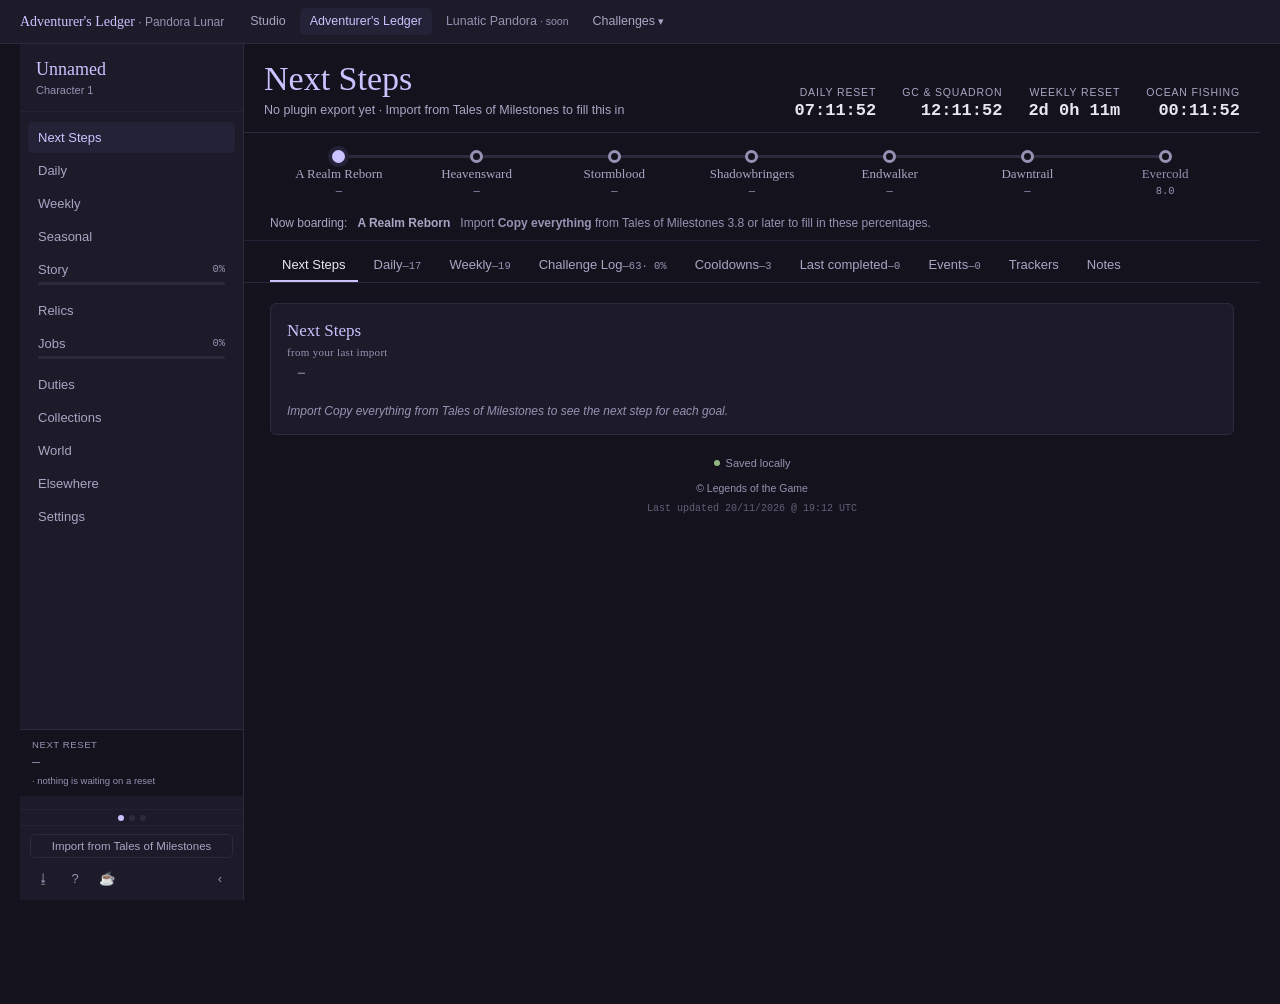
==== commit b887a276: "Sync Apex and Lunar Game-Challenge-Tracker d796b21, pandora-lunar 6c0d6df." ====
--- a/lunar/index.html
+++ b/lunar/index.html
@@ -169,7 +169,7 @@
 
       <div class="save-note"><span class="dot"></span><span id="save-status">Saved locally</span></div>
       <div class="copyright">&copy; Legends of the Game</div>
-      <div class="build-stamp">Last updated 20/11/2026 @ 15:44 UTC</div>
+      <div class="build-stamp">Last updated 20/11/2026 @ 19:12 UTC</div>
 
     </div>
   </main>
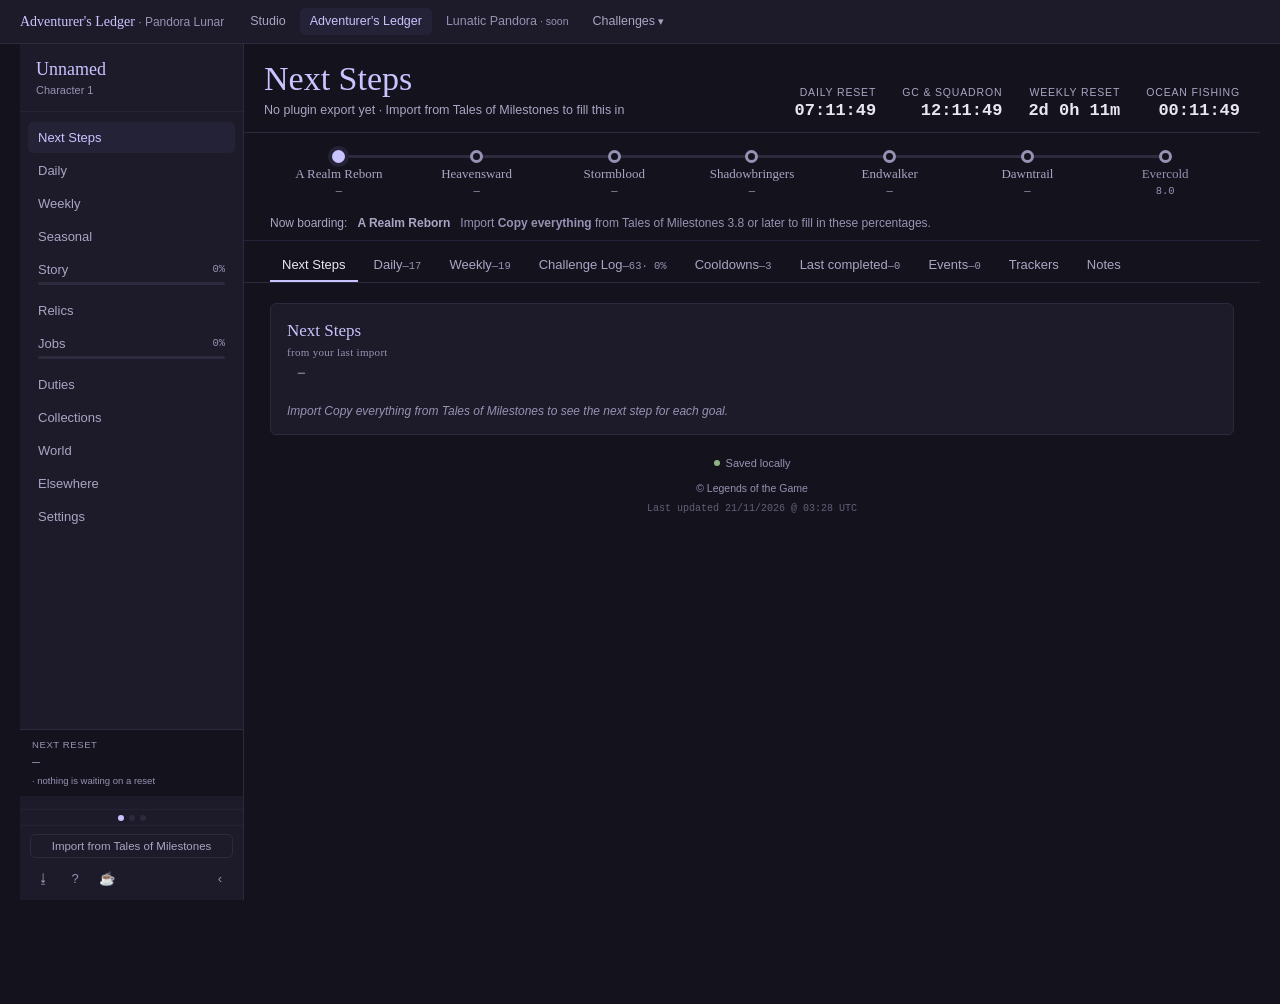
==== commit c2e166a5: "Sync Apex and Lunar Game-Challenge-Tracker d796b21, pandora-lunar f086bf4." ====
--- a/lunar/index.html
+++ b/lunar/index.html
@@ -169,7 +169,7 @@
 
       <div class="save-note"><span class="dot"></span><span id="save-status">Saved locally</span></div>
       <div class="copyright">&copy; Legends of the Game</div>
-      <div class="build-stamp">Last updated 20/11/2026 @ 19:12 UTC</div>
+      <div class="build-stamp">Last updated 21/11/2026 @ 03:28 UTC</div>
 
     </div>
   </main>
@@ -208,6 +208,7 @@
 <script src="challenge-log.js"></script>
 <script src="challenge-vue.js"></script>
 <script src="craft-solver-vue.js"></script>
+<script src="gear-guide-vue.js"></script>
 <script src="journey.js"></script>
 <script src="share-client.js"></script>
 <script src="app.js"></script>
--- a/lunar/style.css
+++ b/lunar/style.css
@@ -1665,3 +1665,43 @@
 .share-banner-error{ border-color:var(--rose); }
 /* Read only while a shared character is shown. Saves are also blocked in save(). */
 .share-viewer #pages input, .share-viewer #pages select, .share-viewer #pages textarea{ pointer-events:none; opacity:.85; }
+
+/* ---- Gear guide (gear-guide-vue.js) ---- */
+.gg-loading{color:var(--text-dim);font-size:13px;padding:12px 0}
+.gg-controls{display:flex;flex-wrap:wrap;gap:10px 18px;align-items:center;margin-bottom:10px}
+.gg-controls label{display:flex;gap:6px;align-items:center;font-size:13px;color:var(--text-dim)}
+.gg-controls select,.gg-controls input[type=number]{background:var(--ink);color:var(--text);border:1px solid var(--line);border-radius:5px;padding:4px 6px;font:inherit;font-size:13px}
+.gg-controls input[type=number]{width:64px}
+.gg-note{font-size:12px;color:var(--text-faint);margin:6px 0 10px}
+.gg-grid{width:100%;border-collapse:collapse}
+.gg-grid tr{border-bottom:1px solid var(--line-soft)}
+.gg-grid tr.on{background:var(--ink)}
+.gg-grid tr.on th{box-shadow:inset 3px 0 0 var(--accent,var(--gold))}
+.gg-grid th{font-size:12px;color:var(--text-dim);font-weight:600;text-align:left;padding:8px 10px;white-space:nowrap;width:1%}
+.gg-grid td{padding:4px 6px;vertical-align:middle}
+.gg-item{background:none;border:0;color:var(--text);font:inherit;font-size:13px;text-align:left;cursor:pointer;padding:4px 0;display:flex;flex-direction:column;gap:2px}
+.gg-item small{color:var(--text-faint);font-size:11px}
+.gg-item:hover span{text-decoration:underline dotted;text-underline-offset:2px}
+.gg-how{font-size:12px;color:var(--text-dim)}
+.gg-next{color:var(--teal);margin-top:2px}
+.gg-x{width:1%;text-align:right}
+.gg-skip{background:none;border:0;color:var(--text-faint);cursor:pointer;font-size:15px;line-height:1;padding:4px 6px}
+.gg-skip:hover{color:var(--rose)}
+.gg-empty{color:var(--text-faint);font-size:12px}
+.gg-listbar{display:flex;flex-wrap:wrap;gap:10px;align-items:center;margin-top:10px}
+.gg-listbar .gg-note{margin:0}
+.gg-detail{margin-top:16px;border:1px solid var(--line);border-radius:6px;padding:12px 14px;background:var(--ink)}
+.gg-detail h3{margin:0 0 10px;font-size:15px}
+.gg-detail h3 small{color:var(--text-faint);font-weight:normal;font-size:12px;margin-left:6px}
+.gg-option{display:flex;gap:10px;font-size:13px;line-height:1.6;padding:4px 0}
+.gg-option > b{color:var(--accent,var(--gold));min-width:14px}
+.gg-option a{color:var(--teal)}
+.gg-src{color:var(--text-faint);font-size:12px}
+/* Phone width: the source summary goes under the item name. */
+@media (max-width:600px){
+  .gg-grid tr{display:grid;grid-template-columns:76px 1fr auto;grid-template-areas:"slot item x" "slot how x"}
+  .gg-grid th{grid-area:slot;padding:8px 6px;width:auto;font-size:11px}
+  .gg-grid td:nth-of-type(1){grid-area:item}
+  .gg-grid .gg-how{grid-area:how;padding-top:0}
+  .gg-grid .gg-x{grid-area:x;width:auto}
+}
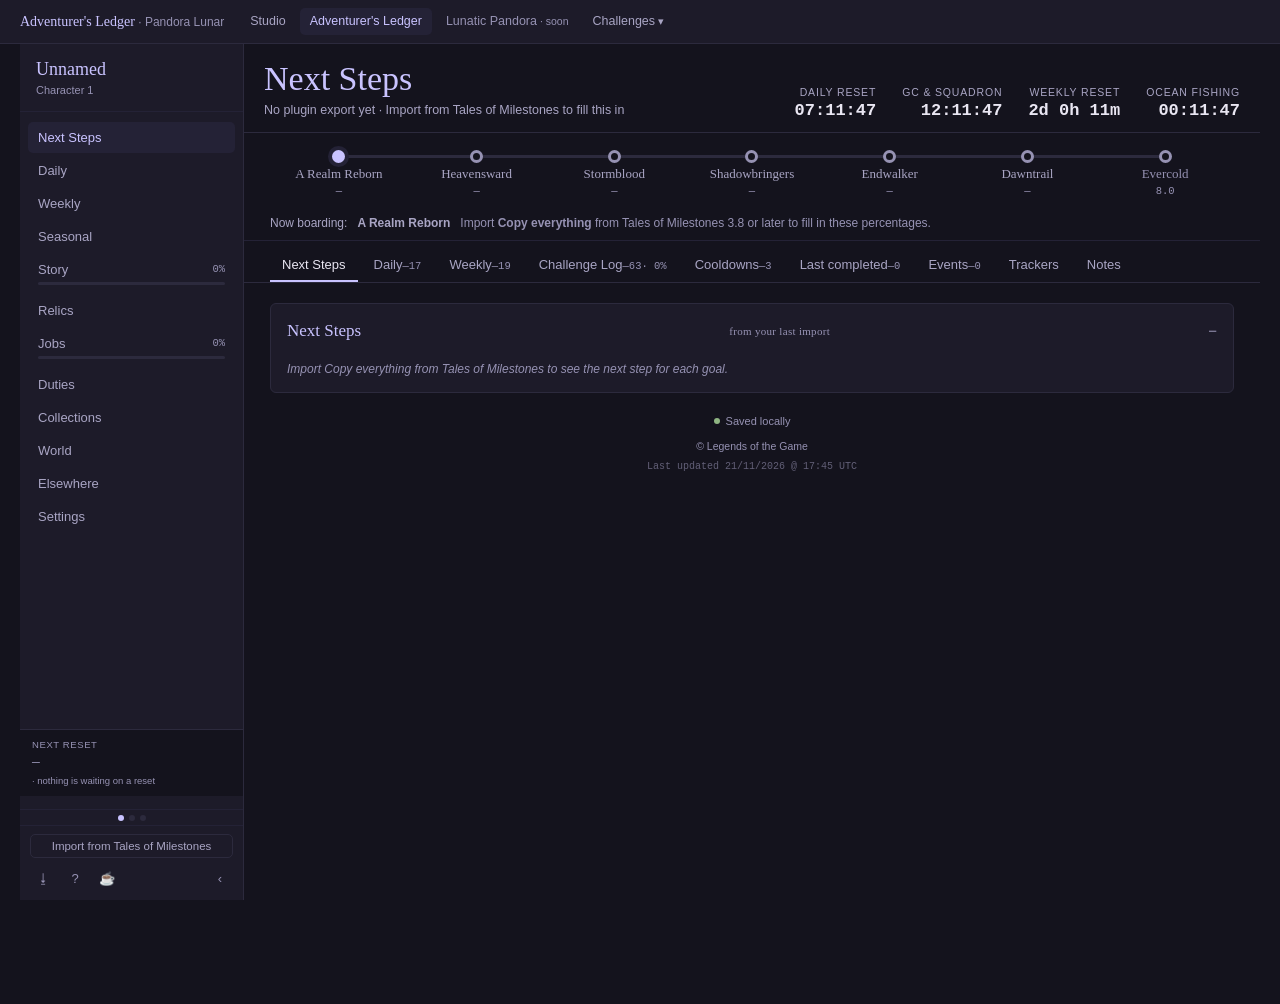
==== commit 94cd876a: "Sync Apex and Lunar Game-Challenge-Tracker d796b21, pandora-lunar 19f57f4." ====
--- a/lunar/index.html
+++ b/lunar/index.html
@@ -169,7 +169,7 @@
 
       <div class="save-note"><span class="dot"></span><span id="save-status">Saved locally</span></div>
       <div class="copyright">&copy; Legends of the Game</div>
-      <div class="build-stamp">Last updated 21/11/2026 @ 03:28 UTC</div>
+      <div class="build-stamp">Last updated 21/11/2026 @ 17:45 UTC</div>
 
     </div>
   </main>
--- a/lunar/style.css
+++ b/lunar/style.css
@@ -1528,6 +1528,8 @@
 html:not(.rt-edit) .routine-item.done .routine-name{color:var(--text-dim);text-decoration:line-through}
 /* A panel heading that belongs to some frames only (Next steps vs Routines). */
 .section h2[data-frame]:not(.frame-on){display:none}
+/* [data-frame].frame-on sets display:block, which beats .section h2's flex. */
+.section h2[data-frame].frame-on{display:flex}
 @media (min-width:1200px){ .pl-grid{grid-template-columns:repeat(5,minmax(0,1fr))} }
 .pl-more{margin-top:10px}
 /* ---- Spotlight header (Layout D) ---- */
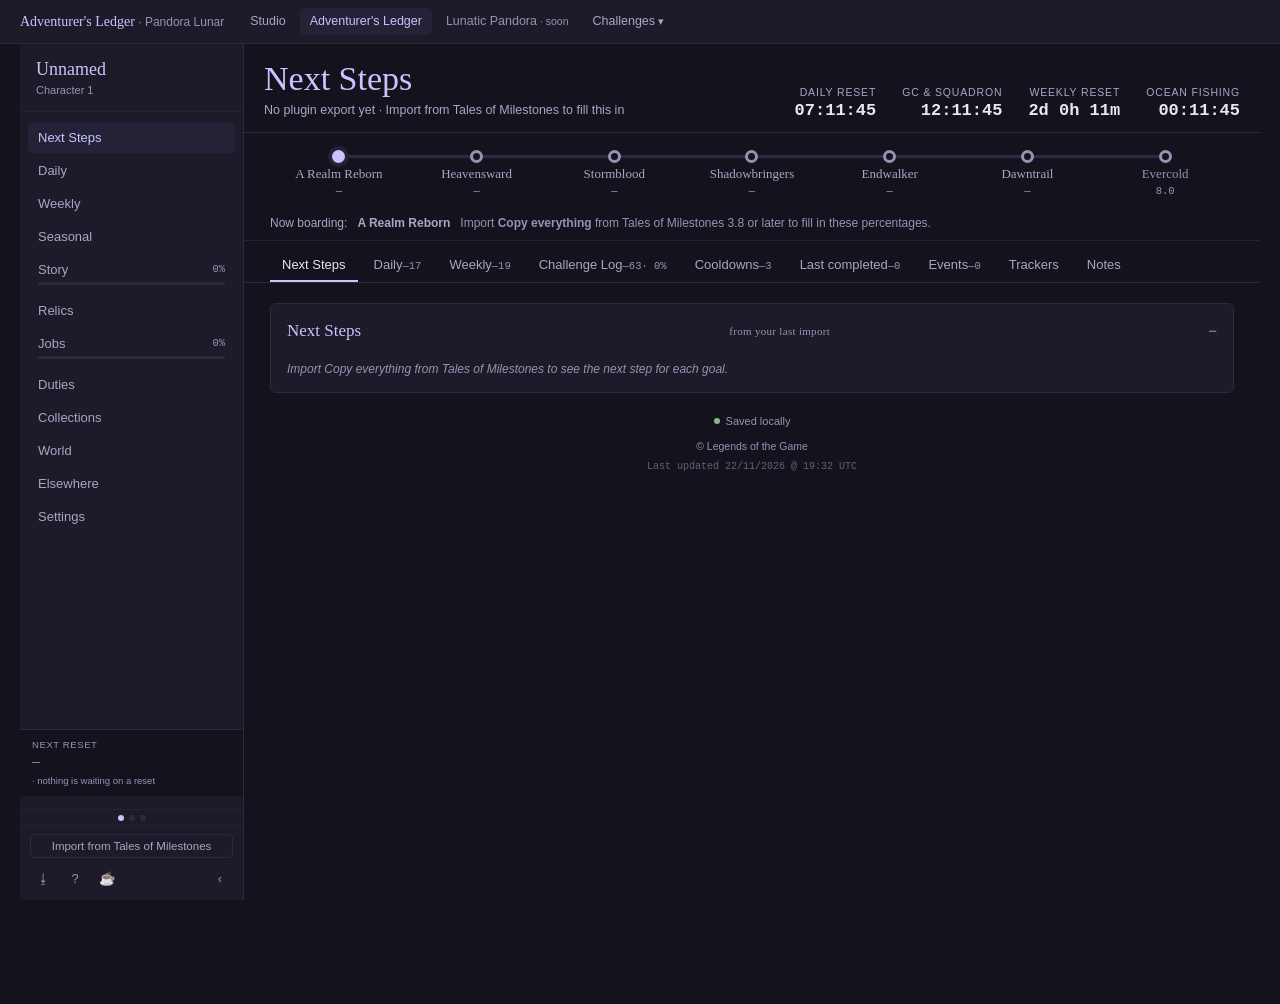
==== commit 46842efb: "Sync Apex and Lunar Game-Challenge-Tracker d796b21, pandora-lunar 7d1a213." ====
--- a/lunar/index.html
+++ b/lunar/index.html
@@ -169,7 +169,7 @@
 
       <div class="save-note"><span class="dot"></span><span id="save-status">Saved locally</span></div>
       <div class="copyright">&copy; Legends of the Game</div>
-      <div class="build-stamp">Last updated 21/11/2026 @ 17:45 UTC</div>
+      <div class="build-stamp">Last updated 22/11/2026 @ 19:32 UTC</div>
 
     </div>
   </main>
--- a/lunar/style.css
+++ b/lunar/style.css
@@ -476,6 +476,15 @@
    the table says what it means. */
 .cosmic-row.full .cosmic-num:nth-child(2){color:var(--gold)}
 .cosmic-note{margin-top:8px;font-size:12px;color:var(--text-dim);max-width:660px}
+/* Hunting Log: the cosmic blocks, with a task / monster / kills / place row. */
+.hlog-grid{margin-top:8px}
+.hlog-row{
+  display:grid;grid-template-columns:110px minmax(120px,1fr) 52px minmax(160px,2fr);gap:10px;align-items:center;
+  padding:5px 8px;font-size:13px;border-radius:3px;
+}
+.hlog-row:nth-child(even){background:var(--panel2)}
+.hlog-row.head{font-size:11px;text-transform:uppercase;letter-spacing:0.5px;color:var(--text-faint);background:none}
+.hlog-row .faint{color:var(--text-faint);font-size:12px}
 @media (max-width:600px){
   .cosmic-row{grid-template-columns:52px repeat(4,1fr);gap:6px;font-size:12px}
 }
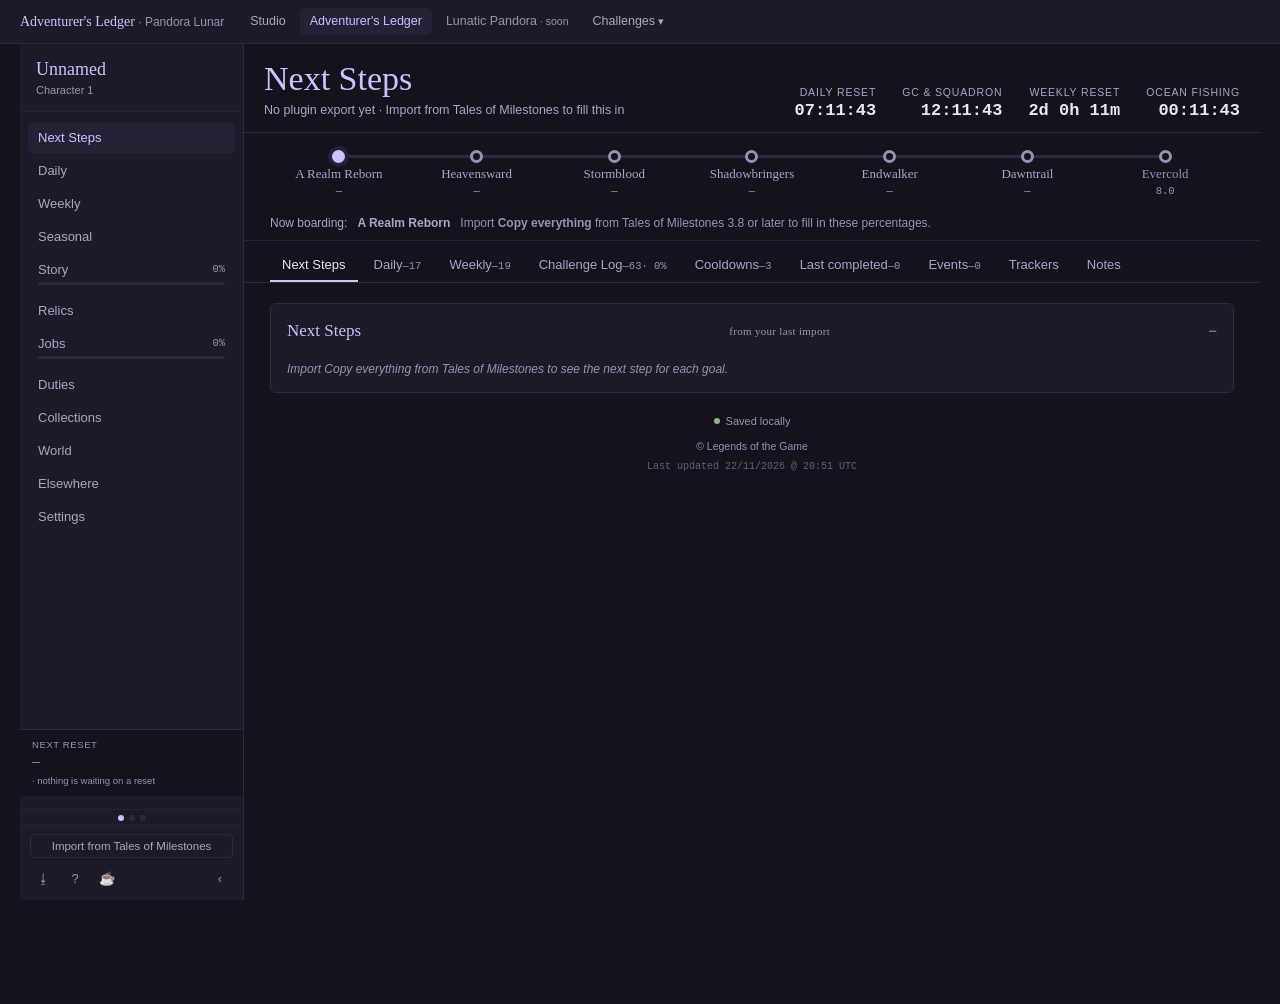
==== commit 21ea320f: "Sync Apex and Lunar Game-Challenge-Tracker d796b21, pandora-lunar bbd2385." ====
--- a/lunar/index.html
+++ b/lunar/index.html
@@ -169,7 +169,7 @@
 
       <div class="save-note"><span class="dot"></span><span id="save-status">Saved locally</span></div>
       <div class="copyright">&copy; Legends of the Game</div>
-      <div class="build-stamp">Last updated 22/11/2026 @ 19:32 UTC</div>
+      <div class="build-stamp">Last updated 22/11/2026 @ 20:51 UTC</div>
 
     </div>
   </main>
--- a/lunar/style.css
+++ b/lunar/style.css
@@ -1087,7 +1087,17 @@
 .rl-grid thead th{color:var(--text-faint);font-weight:600;font-family:var(--font-mono);font-size:11px}
 .rl-grid th:first-child{position:sticky;left:0;background:var(--panel);text-align:left;font-family:inherit;font-weight:400;color:var(--text-dim)}
 .rl-grid td{min-width:26px;color:var(--text)}
-.rl-grid td.on{background:var(--teal-dim)}
+/* --c is the row's tier colour. Each cell is drawn as one stage of the card's stage
+   bar (.tbar i): a rounded pill, dim when not held, full colour when held. */
+/* z-index: the pills are positioned, so without it they paint over the sticky
+   stage names when the grid scrolls sideways. */
+.rl-grid th:first-child{z-index:2}
+.rl-grid tbody th:first-child{max-width:170px;overflow:hidden;text-overflow:ellipsis}
+.rl-grid tbody th:first-child{border-left:2px solid var(--c)}
+.rl-grid th .faint{margin-left:6px}
+.rl-grid td{position:relative}
+.rl-grid td::before{content:'';position:absolute;left:4px;right:4px;top:50%;height:9px;margin-top:-4.5px;border-radius:2px;background:color-mix(in srgb,var(--c) 26%,transparent)}
+.rl-grid td.on::before{background:var(--c)}
 
 /* ==========================================================================
    Layout A, The Rail
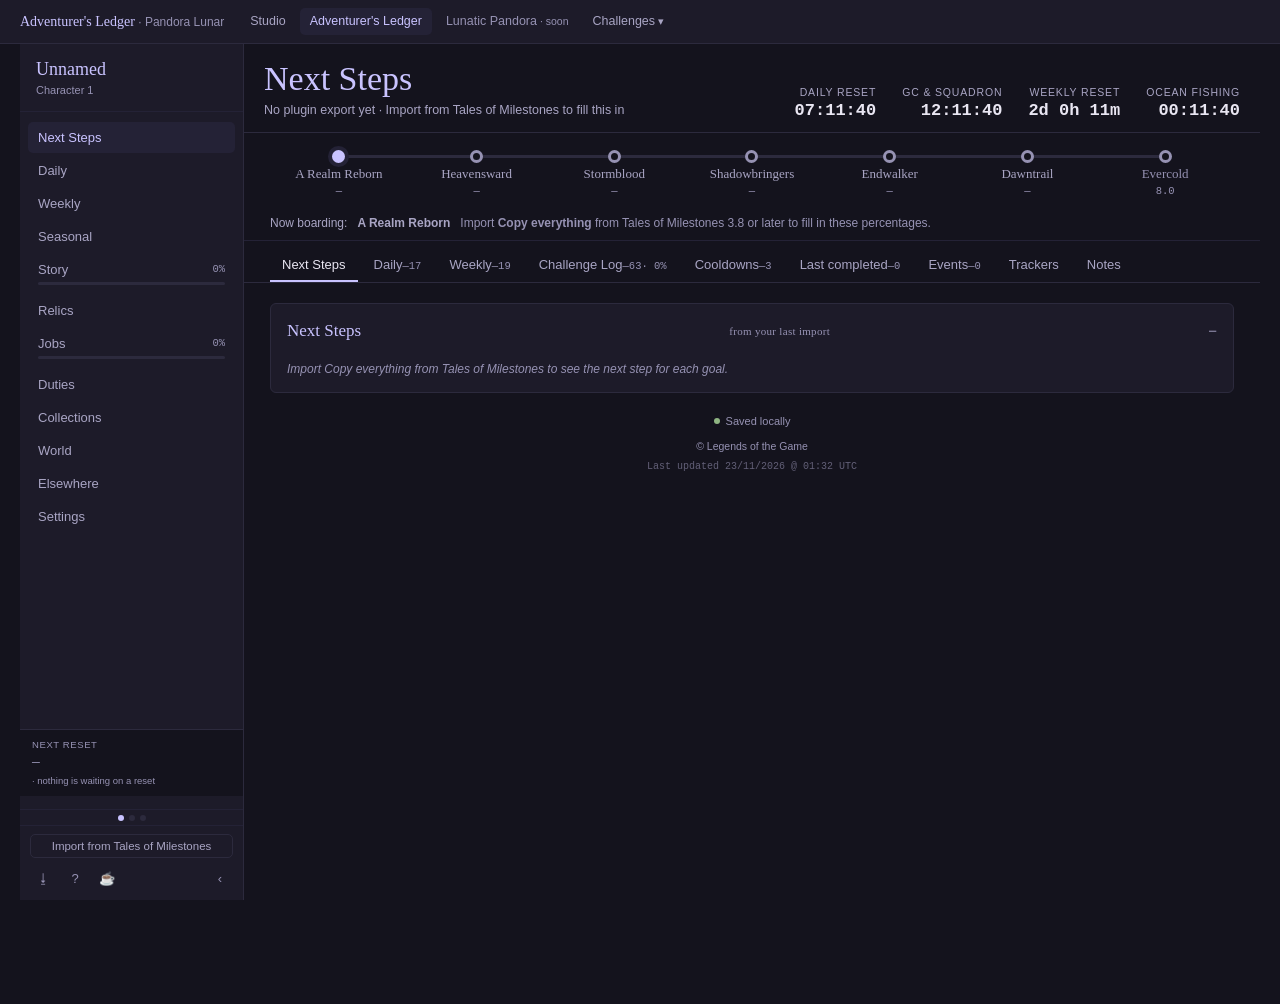
==== commit 2e2fb9bc: "Sync Apex and Lunar Game-Challenge-Tracker d796b21, pandora-lunar ff60145." ====
--- a/lunar/index.html
+++ b/lunar/index.html
@@ -169,7 +169,7 @@
 
       <div class="save-note"><span class="dot"></span><span id="save-status">Saved locally</span></div>
       <div class="copyright">&copy; Legends of the Game</div>
-      <div class="build-stamp">Last updated 22/11/2026 @ 20:51 UTC</div>
+      <div class="build-stamp">Last updated 23/11/2026 @ 01:32 UTC</div>
 
     </div>
   </main>
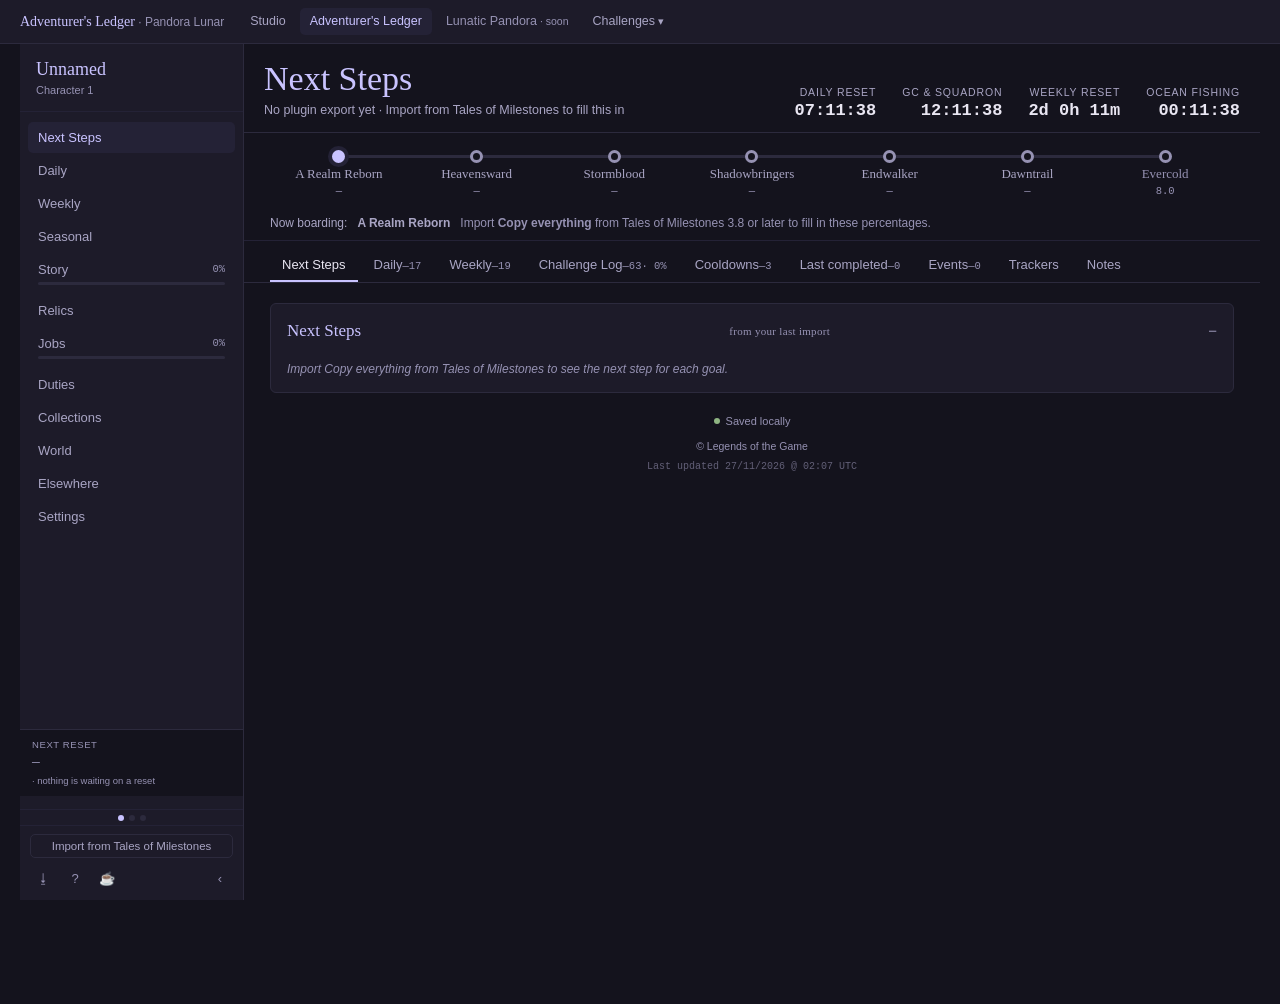
==== commit 26648ecf: "Sync Apex and Lunar Game-Challenge-Tracker d796b21, pandora-lunar a3ce431." ====
--- a/lunar/index.html
+++ b/lunar/index.html
@@ -169,7 +169,7 @@
 
       <div class="save-note"><span class="dot"></span><span id="save-status">Saved locally</span></div>
       <div class="copyright">&copy; Legends of the Game</div>
-      <div class="build-stamp">Last updated 23/11/2026 @ 01:32 UTC</div>
+      <div class="build-stamp">Last updated 27/11/2026 @ 02:07 UTC</div>
 
     </div>
   </main>
@@ -196,6 +196,7 @@
 <script src="collection-extra.js"></script>
 <script src="relic-stages.js"></script>
 <script src="https://legendsofthegame.github.io/pandora-lunar/events-feed.js"></script>
+<script src="maintenance.js"></script>
 <script src="vendor/vue.global.prod.js"></script>
 <script src="ocean.js"></script>
 <script src="relic-unlocks.js"></script>
--- a/lunar/style.css
+++ b/lunar/style.css
@@ -1560,6 +1560,30 @@
 .spot-clock .k{font-size:10.5px;letter-spacing:.08em;text-transform:uppercase;color:var(--text-dim)}
 .spot-clock .v{font:700 17px var(--font-mono);color:var(--text)}
 @media (max-width:820px){ .spot{padding:12px 16px} .spot h1{font-size:26px} .spot-clock{align-items:flex-start} }
+/* The maintenance clock in the spotlight links to the Lodestone notice. */
+a.spot-clock{text-decoration:none}
+a.spot-clock:hover .k{color:var(--teal)}
+
+/* All Worlds maintenance lockout (maintenance.js). Everything else on the page
+   is hidden; app.js does not start. */
+body.maint-locked > :not(#maint-lock){display:none !important}
+#maint-lock{min-height:100vh;display:flex;align-items:center;justify-content:center;padding:32px;box-sizing:border-box;background:var(--ink);color:var(--text);font-family:var(--font-body)}
+#maint-lock .ml-box{max-width:640px;width:100%;background:var(--panel);border:1px solid var(--line);border-radius:6px;padding:32px 36px}
+#maint-lock .ml-tag{font-size:12px;letter-spacing:.12em;text-transform:uppercase;color:var(--gold)}
+#maint-lock h1{font:600 28px/1.25 var(--font-display);margin:8px 0 6px;color:var(--text)}
+#maint-lock .ml-sub{color:var(--text-dim);margin:0 0 24px;line-height:1.5}
+#maint-lock .ml-rows{display:grid;grid-template-columns:auto 1fr;gap:8px 24px;align-items:baseline;border-top:1px solid var(--line-soft);padding-top:18px}
+#maint-lock .ml-rows > span:nth-child(odd){color:var(--text-dim)}
+#maint-lock .ml-big{font:600 22px var(--font-mono)}
+#maint-lock .ml-note{margin:14px 0 0;color:var(--gold)}
+#maint-lock .ml-note:empty{display:none}
+#maint-lock .ml-check{display:flex;flex-wrap:wrap;align-items:center;gap:10px 16px;margin-top:18px;color:var(--text-dim)}
+#maint-lock .ml-check[hidden]{display:none}
+#maint-lock .ml-check button{font:inherit;padding:6px 14px;border-radius:4px;border:1px solid var(--teal-dim);background:transparent;color:var(--teal);cursor:pointer}
+#maint-lock .ml-check button:hover:not(:disabled){border-color:var(--teal)}
+#maint-lock .ml-check button:disabled{opacity:.6;cursor:default}
+#maint-lock a{color:var(--teal)}
+#maint-lock .ml-foot{margin:24px 0 0;font-size:13px;color:var(--text-faint);line-height:1.5}
 .pl-events{margin-top:14px;background:var(--panel);border:1px solid var(--line);border-radius:6px;padding:12px 14px;display:flex;flex-direction:column;gap:8px}
 .pl-ev{display:flex;flex-direction:column;gap:2px;padding-top:8px;border-top:1px solid var(--line-soft)}
 .pl-ev a{color:var(--text);font-weight:600;text-decoration:none}
